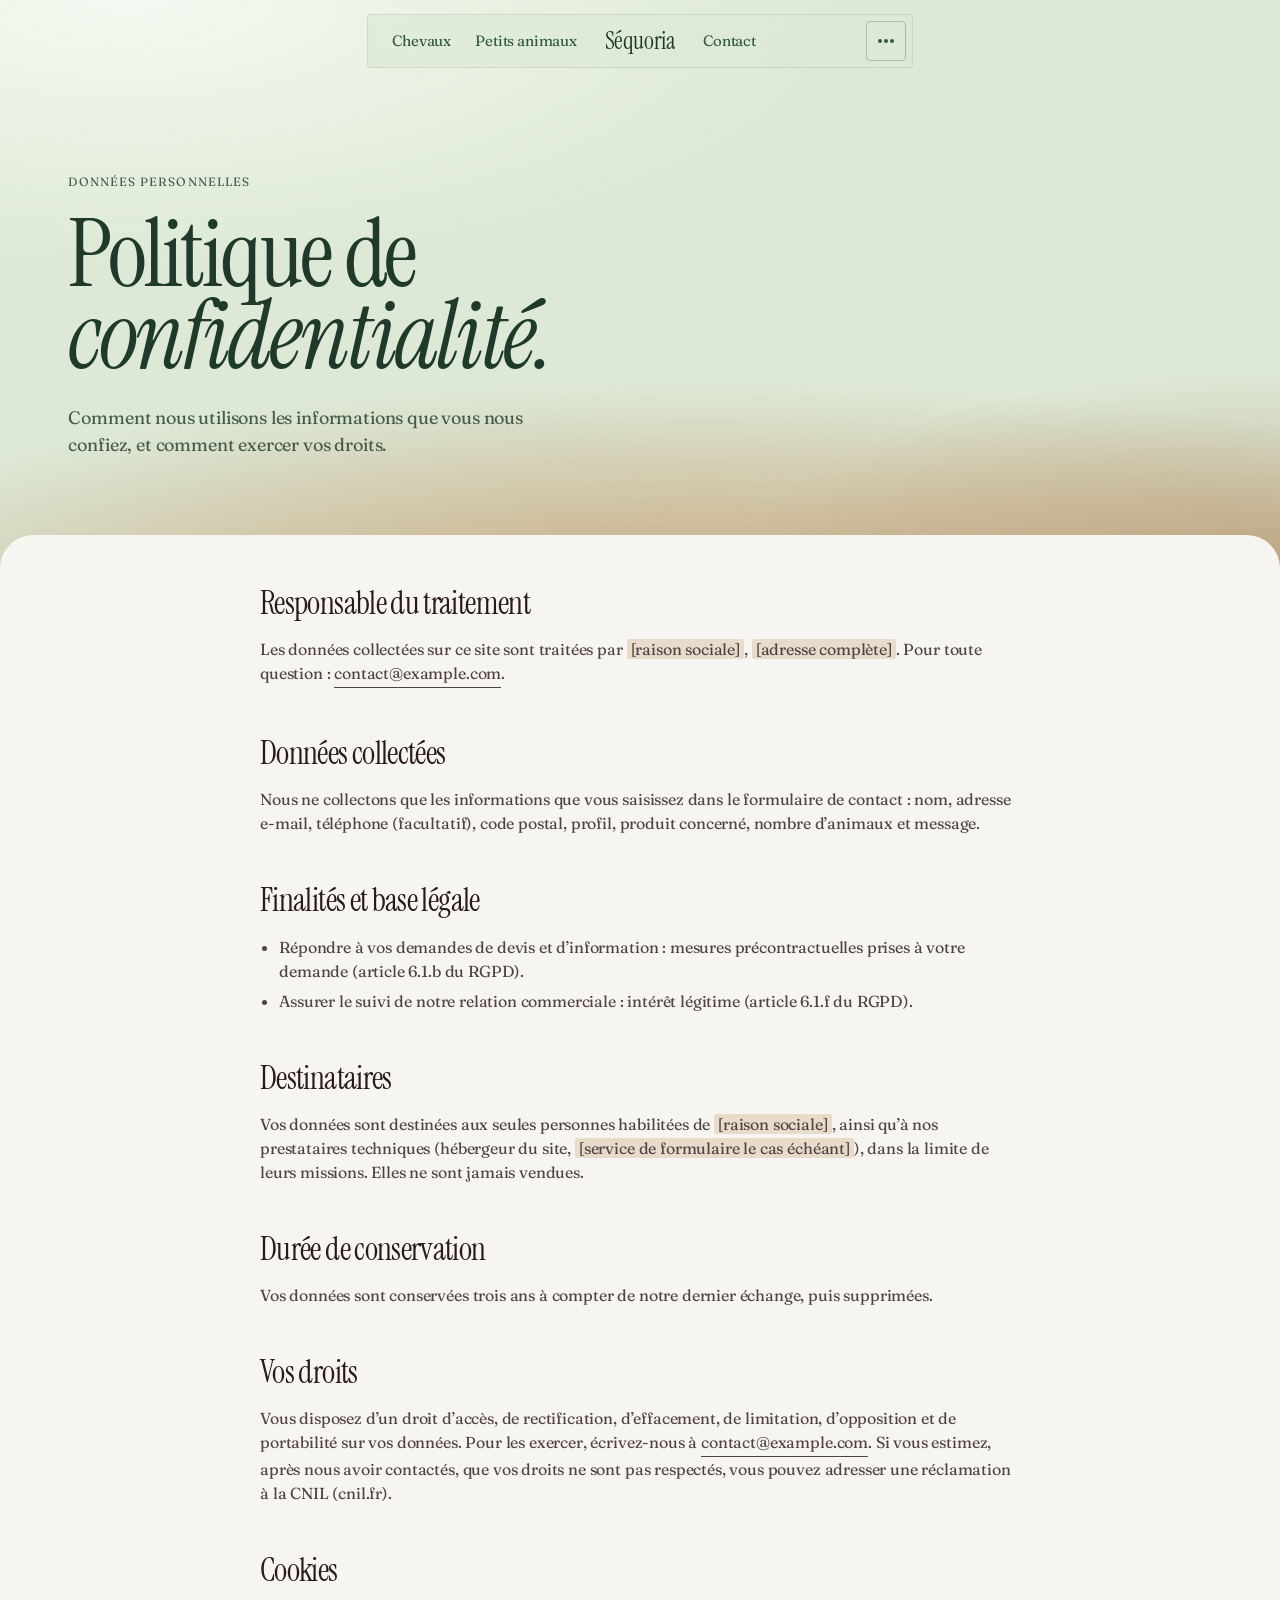
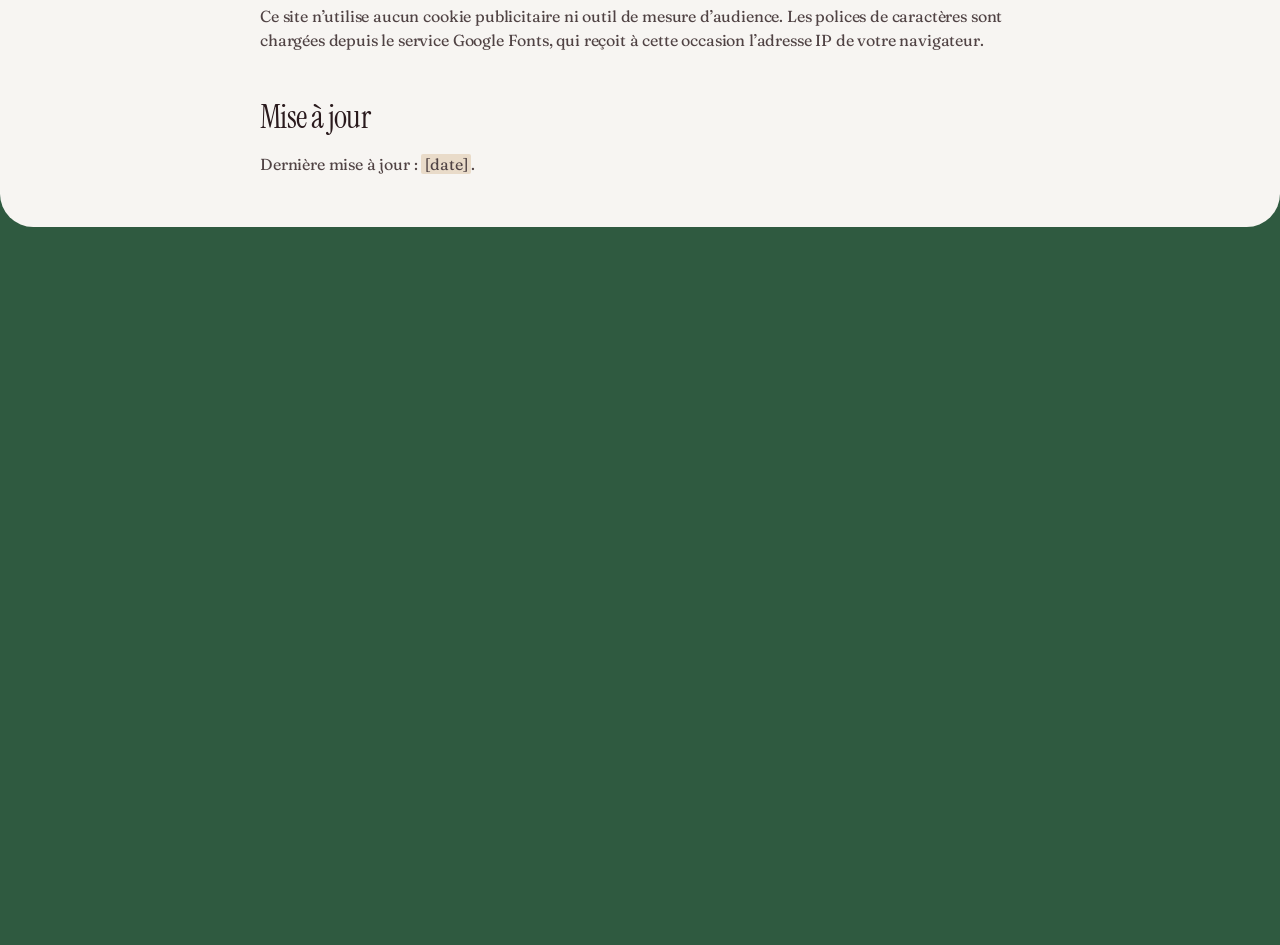
==== confidentialite/index.html @ 65fcdc46 "Site Séquoria : accueil animé, pages produits, contact et pages légales - Accueil animé (en-tête ave" ====
<!doctype html>
<html lang="fr">
<head>
  <meta charset="utf-8">
  <meta name="viewport" content="width=device-width, initial-scale=1, viewport-fit=cover">
  <title>Politique de confidentialité — Séquoria</title>
  <meta name="description" content="Politique de confidentialité du site Séquoria : données collectées, finalités, durée de conservation et exercice de vos droits.">
  <meta name="theme-color" content="#dde9d8">
  <link rel="canonical" href="https://www.example.com/confidentialite/">
  <meta property="og:type" content="website">
  <meta property="og:locale" content="fr_FR">
  <meta property="og:site_name" content="Séquoria">
  <meta property="og:title" content="Politique de confidentialité — Séquoria">
  <meta property="og:description" content="Politique de confidentialité du site Séquoria : données collectées, finalités, durée de conservation et exercice de vos droits.">
  <meta property="og:url" content="https://www.example.com/confidentialite/">
  <meta property="og:image" content="https://www.example.com/assets/img/og-image.jpg">
  <meta name="twitter:card" content="summary_large_image">
  <link rel="icon" href="../assets/img/icons/favicon.svg" type="image/svg+xml">
  <link rel="apple-touch-icon" href="../assets/img/icons/apple-touch-icon.png">
  <link rel="manifest" href="../site.webmanifest">
  <link rel="preconnect" href="https://fonts.googleapis.com">
  <link rel="preconnect" href="https://fonts.gstatic.com" crossorigin>
  <link rel="stylesheet" href="https://fonts.googleapis.com/css2?family=Fraunces:opsz,wght,SOFT,WONK@9..144,300..500,0..100,0..1&family=Instrument+Serif:ital@0;1&display=swap">
  <link rel="stylesheet" href="../assets/css/style.css?v=18">
  <script>
    document.documentElement.classList.add('js');
    // Filet de sécurité : si le script principal ne se charge pas, tout le contenu reste visible.
    setTimeout(function () { if (!window.siteReady) document.documentElement.classList.remove('js'); }, 3000);
  </script>
  <script src="../assets/js/main.js?v=18" defer></script>
</head>
<body>
  <svg class="sprite" aria-hidden="true" focusable="false">
    <symbol id="i-arrow" viewBox="0 0 16 16"><path d="M2.5 8h11M9 3.5 13.5 8 9 12.5" fill="none" stroke="currentColor" stroke-width="1.3" stroke-linecap="round" stroke-linejoin="round"/></symbol>
    <symbol id="i-wave" viewBox="0 0 40 20"><path d="M2 10C4.9 3 8.1 3 11 10s6.1 7 9 0 6.1-7 9 0 6.1 7 9 0" fill="none" stroke="currentColor" stroke-width="1.6" stroke-linecap="round"/></symbol>
  </svg>

  <a class="skip-link" href="#contenu">Aller au contenu</a>

  <!-- ============ Navigation flottante ============ -->
  <header class="nav" data-nav>
    <nav class="nav__pill" aria-label="Navigation principale">
      <div class="nav__side">
        <a class="nav__link" href="../litiere-chevaux/" data-roll>Chevaux</a>
        <a class="nav__link" href="../litiere-nac/" data-roll>Petits animaux</a>
      </div>
      <a class="nav__brand" href="../" aria-label="Séquoria, retour à l’accueil">
        <span data-roll>Séquoria</span>
      </a>
      <div class="nav__side nav__side--end">
        <a class="nav__link" href="../contact/" data-roll>Contact</a>
        <button class="nav__toggle" type="button" aria-expanded="false" aria-controls="menu" aria-label="Ouvrir le menu">
          <span class="nav__dots" aria-hidden="true"><i></i><i></i><i></i></span>
        </button>
      </div>
    </nav>
  </header>

  <div class="menu" id="menu" hidden>
    <div class="menu__inner container">
      <ol class="menu__list">
        <li style="--i:0"><a class="menu__link" href="../"><span class="menu__num">01</span><span class="menu__label">Accueil</span></a></li>
        <li style="--i:1"><a class="menu__link" href="../litiere-chevaux/"><span class="menu__num">02</span><span class="menu__label">Litière chevaux</span></a></li>
        <li style="--i:2"><a class="menu__link" href="../litiere-nac/"><span class="menu__num">03</span><span class="menu__label">Litière petits animaux</span></a></li>
        <li style="--i:3"><a class="menu__link" href="../#usage"><span class="menu__num">04</span><span class="menu__label">Mode d’emploi</span></a></li>
        <li style="--i:4"><a class="menu__link" href="../#faq"><span class="menu__num">05</span><span class="menu__label">Questions fréquentes</span></a></li>
        <li style="--i:5"><a class="menu__link" href="../contact/"><span class="menu__num">06</span><span class="menu__label">Demander un devis</span></a></li>
      </ol>
      <div class="menu__foot">
        <p>Du carton au box, <em>du box au champ.</em></p>
        <a class="link link--light" href="mailto:contact@example.com">contact@example.com</a>
      </div>
    </div>
  </div>

  <main id="contenu">
    <!-- ============ En-tête ============ -->
    <section class="page-hero" id="top">
      <div class="container page-hero__inner page-hero__inner--solo">
        <div class="page-hero__text">
          <p class="kicker" data-reveal>Données personnelles</p>
          <h1 class="display page-hero__title" data-split>Politique de <em>confidentialité.</em></h1>
          <p class="page-hero__lead" data-reveal>Comment nous utilisons les informations que vous nous confiez, et comment exercer vos droits.</p>
        </div>
      </div>
    </section>

    <div class="sheet sheet--page">
      <section class="section">
        <div class="container">
          <!-- Complétez chaque information surlignée, puis retirez la classe « todo ». -->
          <article class="legal">
            <h2>Responsable du traitement</h2>
            <p>Les données collectées sur ce site sont traitées par <span class="todo">[raison sociale]</span>, <span class="todo">[adresse complète]</span>. Pour toute question&nbsp;: <a class="link" href="mailto:contact@example.com">contact@example.com</a>.</p>

            <h2>Données collectées</h2>
            <p>Nous ne collectons que les informations que vous saisissez dans le formulaire de contact&nbsp;: nom, adresse e-mail, téléphone (facultatif), code postal, profil, produit concerné, nombre d’animaux et message.</p>

            <h2>Finalités et base légale</h2>
            <ul>
              <li>Répondre à vos demandes de devis et d’information&nbsp;: mesures précontractuelles prises à votre demande (article 6.1.b du RGPD).</li>
              <li>Assurer le suivi de notre relation commerciale&nbsp;: intérêt légitime (article 6.1.f du RGPD).</li>
            </ul>

            <h2>Destinataires</h2>
            <p>Vos données sont destinées aux seules personnes habilitées de <span class="todo">[raison sociale]</span>, ainsi qu’à nos prestataires techniques (hébergeur du site, <span class="todo">[service de formulaire le cas échéant]</span>), dans la limite de leurs missions. Elles ne sont jamais vendues.</p>

            <h2>Durée de conservation</h2>
            <p>Vos données sont conservées trois ans à compter de notre dernier échange, puis supprimées.</p>

            <h2>Vos droits</h2>
            <p>Vous disposez d’un droit d’accès, de rectification, d’effacement, de limitation, d’opposition et de portabilité sur vos données. Pour les exercer, écrivez-nous à <a class="link" href="mailto:contact@example.com">contact@example.com</a>. Si vous estimez, après nous avoir contactés, que vos droits ne sont pas respectés, vous pouvez adresser une réclamation à la CNIL (cnil.fr).</p>

            <h2>Cookies</h2>
            <p>Ce site n’utilise aucun cookie publicitaire ni outil de mesure d’audience. Les polices de caractères sont chargées depuis le service Google Fonts, qui reçoit à cette occasion l’adresse IP de votre navigateur.</p>

            <h2>Mise à jour</h2>
            <p>Dernière mise à jour&nbsp;: <span class="todo">[date]</span>.</p>
          </article>
        </div>
      </section>
    </div>
  </main>

  <!-- ============ Pied de page ============ -->
  <footer class="footer" data-footer>
    <canvas class="footer__canvas" data-ribbon="footer" aria-hidden="true"></canvas>
    <div class="footer__inner container">
      <div class="footer__grid">
        <p class="footer__tagline">Du carton au box,<br><em>du box au champ.</em></p>
        <nav class="footer__col" aria-label="Plan du site">
          <p class="footer__label">Litière</p>
          <ul>
            <li><a href="../litiere-chevaux/" data-roll>Litière chevaux</a></li>
            <li><a href="../litiere-nac/" data-roll>Petits animaux</a></li>
            <li><a href="../#usage" data-roll>Mode d’emploi</a></li>
            <li><a href="../#faq" data-roll>Questions</a></li>
          </ul>
        </nav>
        <div class="footer__col">
          <p class="footer__label">Contact</p>
          <ul>
            <li><a href="mailto:contact@example.com" data-roll>contact@example.com</a></li>
            <li><a href="../contact/" data-roll>Demander un devis</a></li>
          </ul>
        </div>
        <div class="footer__col">
          <p class="footer__label">Suivre</p>
          <!-- Remplacez « # » par l’adresse de vos comptes. -->
          <ul>
            <li><a href="#" data-roll>Instagram</a></li>
            <li><a href="#" data-roll>Facebook</a></li>
            <li><a href="#" data-roll>LinkedIn</a></li>
          </ul>
        </div>
      </div>
      <p class="footer__brand" aria-hidden="true">Séquoria</p>
      <div class="footer__bottom">
        <p>© <span data-year>2026</span> Séquoria — Litière en carton recyclé</p>
        <ul>
          <li><a href="../mentions-legales/" data-roll>Mentions légales</a></li>
          <li><a href="../confidentialite/" data-roll>Confidentialité</a></li>
          <li><a href="#top" data-roll>Haut de page ↑</a></li>
        </ul>
      </div>
    </div>
  </footer>
</body>
</html>
---- assets/css/style.css ----
/* ==========================================================================
   Séquoria — litière en carton pour chevaux
   Direction artistique : « serre botanique sur parchemin »
   Crème en toile de fond, des pièces vert forêt réchauffées de brun,
   le vert vif réservé à l'action.
   ========================================================================== */

/* ---------- 1. Tokens ---------- */
:root {
  --color-bone-linen: #f7f5f2;
  --color-oat-milk: #eae6df;
  --color-driftwood: #d7d2cc;
  --color-ash-mauve: #645757;
  --color-mahogany-hush: #504344;
  --color-obsidian-plum: #2a1a1d;
  --color-lime-pulse: #26d862;
  --color-peacock-teal: #0e634f;

  /* Palette Séquoria : un vert forêt éclairci, réchauffé par des bruns bois et kraft. */
  --color-forest: #2f5a40;
  --color-moss: #4f8059;
  --color-bark: #7a5536;
  --color-walnut: #3b2a1c;
  --color-kraft: #cfa97b;

  /* Dégradé « nature » des grandes surfaces sombres : vert tendre en haut, brun en bas. */
  --gradient-nature:
    radial-gradient(115% 85% at 100% 100%, rgb(128 90 55 / .95) 0%, rgb(128 90 55 / 0) 62%),
    radial-gradient(75% 60% at 0% 100%, rgb(92 64 40 / .7) 0%, rgb(92 64 40 / 0) 65%),
    radial-gradient(95% 80% at 15% 0%, rgb(84 136 96 / .7) 0%, rgb(84 136 96 / 0) 62%),
    var(--color-forest);

  /* Hero : le vert éclairci au maximum, réchauffé en brun carton vers le bas. */
  --gradient-hero:
    radial-gradient(130% 75% at 55% 112%, rgb(190 146 100 / .9) 0%, rgb(190 146 100 / 0) 60%),
    radial-gradient(60% 50% at 100% 100%, rgb(160 116 74 / .5) 0%, rgb(160 116 74 / 0) 70%),
    radial-gradient(90% 75% at 10% 0%, rgb(246 250 242 / .95) 0%, rgb(246 250 242 / 0) 62%),
    #dde9d6;
  --hero-ink: #1f3a2b;
  --hero-ink-soft: rgb(31 58 43 / .8);
  --hero-rule: rgb(31 58 43 / .18);

  --cream-88: rgba(247, 245, 242, .88);
  --cream-72: rgba(247, 245, 242, .72);
  --cream-56: rgba(247, 245, 242, .56);
  --cream-16: rgba(247, 245, 242, .16);

  --font-display: "Instrument Serif", "DM Serif Display", Georgia, "Times New Roman", serif;
  --font-text: "Fraunces", "DM Serif Text", Georgia, "Times New Roman", serif;

  --text-display-xl: clamp(3.5rem, 9.4vw, 8.75rem);
  --text-display: clamp(3.25rem, 7.4vw, 6.5rem);
  --text-heading-lg: clamp(2.125rem, 3.8vw, 3rem);
  --text-heading: clamp(1.625rem, 2.5vw, 2rem);
  --text-heading-sm: clamp(1.375rem, 2vw, 1.625rem);
  --text-body-lg: 1.125rem;
  --text-body: 1rem;
  --text-small: .9375rem;
  --text-label: .8125rem;
  --text-caption: .75rem;

  --gutter: clamp(16px, 5.35vw, 77px);
  --page-max-width: 1200px;
  --section-pad: clamp(32px, 4vw, 56px);
  --radius-sm: 4px;
  --radius: 8px;
  --sheet-radius: clamp(18px, 2.6vw, 36px);

  --ease-out: cubic-bezier(.16, 1, .3, 1);
  --ease-in-out: cubic-bezier(.65, 0, .35, 1);
  --ease-back: cubic-bezier(.34, 1.5, .64, 1);
}

/* ---------- 2. Base ---------- */
*,
*::before,
*::after { box-sizing: border-box; }

html {
  -webkit-text-size-adjust: 100%;
  text-size-adjust: 100%;
  scroll-behavior: smooth;
  scroll-padding-top: 88px;
}

html.menu-open { overflow: hidden; }

html { background: linear-gradient(#dde9d8 50%, var(--color-forest) 50%); }

body {
  margin: 0;
  min-height: 100vh;
  color: var(--color-obsidian-plum);
  font-family: var(--font-text);
  font-size: var(--text-body);
  font-weight: 400;
  line-height: 1.5;
  letter-spacing: -.01em;
  font-variation-settings: "SOFT" 30, "WONK" 0;
  -webkit-font-smoothing: antialiased;
  -moz-osx-font-smoothing: grayscale;
  text-rendering: optimizeLegibility;
}

img,
canvas { display: block; max-width: 100%; }

a { color: inherit; }

button {
  font: inherit;
  color: inherit;
  background: none;
  border: 0;
  padding: 0;
  cursor: pointer;
}

h1, h2, h3, p, ul, ol, figure { margin: 0; }
ul, ol { padding: 0; list-style: none; }
em { font-style: italic; }

::selection { background: var(--color-lime-pulse); color: var(--color-obsidian-plum); }

:focus-visible {
  outline: 2px solid var(--color-obsidian-plum);
  outline-offset: 3px;
  border-radius: 2px;
}

.menu :focus-visible,
.usage__panel :focus-visible,
.footer :focus-visible { outline-color: var(--color-bone-linen); }

.sr-only {
  position: absolute;
  width: 1px;
  height: 1px;
  padding: 0;
  margin: -1px;
  overflow: hidden;
  clip: rect(0 0 0 0);
  white-space: nowrap;
  border: 0;
}

.sprite { position: absolute; width: 0; height: 0; overflow: hidden; }

.skip-link {
  position: fixed;
  left: 16px;
  top: 16px;
  z-index: 200;
  padding: 10px 16px;
  border-radius: var(--radius);
  background: var(--color-lime-pulse);
  color: var(--color-obsidian-plum);
  text-decoration: none;
  transform: translateY(-160%);
  transition: transform .3s var(--ease-out);
}

.skip-link:focus { transform: none; }

.container {
  width: min(var(--page-max-width), 100% - 2 * var(--gutter));
  margin-inline: auto;
}

.container--narrow { width: min(800px, 100% - 2 * var(--gutter)); }
.center { text-align: center; }

/* ---------- 3. Typographie ---------- */
.display,
.heading-lg,
.heading-sm {
  font-family: var(--font-display);
  font-weight: 400;
}

.display {
  font-size: var(--text-display);
  line-height: .86;
  letter-spacing: -.03em;
}

.heading-lg {
  font-size: var(--text-heading-lg);
  line-height: .98;
  letter-spacing: -.025em;
  text-wrap: balance;
}

.heading-sm {
  font-size: var(--text-heading-sm);
  line-height: 1.08;
  letter-spacing: -.02em;
}

.kicker {
  display: inline-flex;
  align-items: center;
  gap: 12px;
  margin-bottom: 24px;
  font-size: var(--text-caption);
  line-height: 1.18;
  letter-spacing: .09em;
  text-transform: uppercase;
  color: var(--color-ash-mauve);
}

.kicker span {
  display: inline-flex;
  align-items: center;
  gap: 12px;
  font-variant-numeric: tabular-nums;
}

.kicker span::after {
  content: "";
  width: 28px;
  height: 1px;
  background: currentColor;
  opacity: .5;
}

.kicker--light { color: var(--cream-72); }

/* Mots-clés surlignés : un trait vert vif qui se trace à l'apparition. */
mark {
  color: inherit;
  background-color: transparent;
  background-image: linear-gradient(var(--color-lime-pulse), var(--color-lime-pulse));
  background-repeat: no-repeat;
  background-position: 0 88%;
  background-size: 100% .3em;
  -webkit-box-decoration-break: clone;
  box-decoration-break: clone;
  padding-inline: .04em;
}

.js mark {
  background-size: 0% .3em;
  transition: background-size 1.1s var(--ease-out);
}

.js [data-split] mark { transition-delay: .65s; }

.js .is-in mark,
.js mark.is-lit { background-size: 100% .3em; }

/* ---------- 4. Liens, boutons, étiquettes ---------- */
.link {
  display: inline-flex;
  align-items: center;
  gap: 8px;
  padding-bottom: 3px;
  text-decoration: none;
  background-image:
    linear-gradient(var(--color-lime-pulse), var(--color-lime-pulse)),
    linear-gradient(currentColor, currentColor);
  background-repeat: no-repeat;
  background-position: 0 100%, 0 100%;
  background-size: 0% 2px, 100% 1px;
  transition: background-size .7s var(--ease-out);
}

.link:hover,
.link:focus-visible { background-size: 100% 2px, 100% 1px; }

.link .icon {
  width: 14px;
  height: 14px;
  transition: transform .5s var(--ease-out);
}

.link:hover .icon { transform: translateX(4px); }

/* Texte qui « roule » au survol (dupliqué par le JS). */
.roll {
  position: relative;
  display: inline-block;
  overflow: hidden;
  vertical-align: top;
  margin-block: -.14em;
}

.roll__a,
.roll__b {
  display: block;
  padding-block: .14em;
  transition: transform .65s var(--ease-out);
}

.roll__b {
  position: absolute;
  left: 0;
  top: 0;
  transform: translateY(100%);
}

:is(a, button):hover .roll__a,
:is(a, button):focus-visible .roll__a { transform: translateY(-100%); }

:is(a, button):hover .roll__b,
:is(a, button):focus-visible .roll__b { transform: translateY(0); }

.btn {
  --btn-bg: transparent;
  --btn-fg: var(--color-obsidian-plum);
  --btn-border: transparent;
  --btn-fill: var(--color-obsidian-plum);
  --btn-fg-hover: var(--color-bone-linen);
  position: relative;
  isolation: isolate;
  overflow: hidden;
  display: inline-flex;
  align-items: center;
  justify-content: center;
  gap: 12px;
  height: 48px;
  padding: 0 22px;
  border: 1px solid var(--btn-border);
  border-radius: var(--radius);
  background: var(--btn-bg);
  color: var(--btn-fg);
  font-family: var(--font-text);
  font-size: var(--text-small);
  line-height: 1;
  letter-spacing: -.01em;
  text-decoration: none;
  white-space: nowrap;
  transition:
    color .5s var(--ease-out),
    border-color .5s var(--ease-out),
    translate .7s var(--ease-out);
}

/* Remplissage circulaire qui part du point d'entrée du curseur. */
.btn::before {
  content: "";
  position: absolute;
  z-index: -1;
  left: var(--x, 50%);
  top: var(--y, 50%);
  width: 260%;
  aspect-ratio: 1;
  border-radius: 50%;
  background: var(--btn-fill);
  transform: translate(-50%, -50%) scale(0);
  transition: transform .75s var(--ease-out);
}

.btn:hover,
.btn:focus-visible { color: var(--btn-fg-hover); }

.btn:hover::before,
.btn:focus-visible::before { transform: translate(-50%, -50%) scale(1); }

.btn--primary {
  --btn-bg: var(--color-kraft);
  --btn-fg: var(--color-walnut);
  --btn-fill: var(--color-bark);
  --btn-fg-hover: var(--color-bone-linen);
}

.btn--ghost { --btn-border: currentColor; }

.btn--light {
  --btn-fg: var(--color-bone-linen);
  --btn-fill: var(--color-bone-linen);
  --btn-fg-hover: var(--color-forest);
}

.btn--lg {
  height: 60px;
  padding: 0 30px;
  font-size: var(--text-body);
}

.btn__icon {
  position: relative;
  flex: none;
  width: 16px;
  height: 16px;
  overflow: hidden;
}

.btn__icon svg {
  position: absolute;
  inset: 0;
  width: 16px;
  height: 16px;
  transition: transform .6s var(--ease-out);
}

.btn__icon svg:last-child { transform: translateX(-130%); }
.btn:hover .btn__icon svg:first-child { transform: translateX(130%); }
.btn:hover .btn__icon svg:last-child { transform: translateX(0); }

.tag {
  display: inline-flex;
  align-items: center;
  padding: 6px 10px;
  border-radius: var(--radius-sm);
  background: var(--color-forest);
  color: var(--color-bone-linen);
  font-size: var(--text-label);
  line-height: 1;
}

/* ---------- 5. Navigation flottante & menu ---------- */
.nav {
  position: fixed;
  top: 14px;
  left: 0;
  right: 0;
  z-index: 100;
  display: flex;
  justify-content: center;
  padding-inline: 16px;
  pointer-events: none;
  transition: transform .7s var(--ease-out);
}

.nav.is-hidden { transform: translateY(calc(-100% - 20px)); }
.nav:has(:focus-visible) { transform: none; }

.nav__pill {
  pointer-events: auto;
  display: grid;
  grid-template-columns: 1fr auto 1fr;
  align-items: center;
  gap: 28px;
  padding: 6px;
  border: 1px solid rgb(31 58 43 / .1);
  border-radius: var(--radius-sm);
  background: rgb(221 233 214 / .7);
  -webkit-backdrop-filter: blur(16px) saturate(1.2);
  backdrop-filter: blur(16px) saturate(1.2);
  color: var(--color-forest);
}

@supports not ((backdrop-filter: blur(1px)) or (-webkit-backdrop-filter: blur(1px))) {
  .nav__pill { background: #dde9d6; }
}

.nav__side {
  display: flex;
  align-items: center;
  justify-content: flex-end;
  gap: 24px;
  padding-left: 18px;
}

.nav__side--end {
  justify-content: flex-start;
  padding-left: 0;
}

.nav__side--end .nav__toggle { margin-left: auto; }

.nav__link {
  position: relative;
  font-size: var(--text-small);
  text-decoration: none;
  white-space: nowrap;
}

.nav__link::after {
  content: "";
  position: absolute;
  left: 50%;
  bottom: -9px;
  width: 4px;
  height: 4px;
  margin-left: -2px;
  border-radius: 50%;
  background: var(--color-lime-pulse);
  transform: scale(0);
  transition: transform .5s var(--ease-back);
}

.nav__link[aria-current]::after { transform: scale(1); }

.nav__brand {
  display: inline-flex;
  align-items: center;
  gap: 9px;
  color: var(--hero-ink);
  font-family: var(--font-display);
  font-size: 1.5rem;
  line-height: 1;
  letter-spacing: -.02em;
  text-decoration: none;
}

.nav__toggle {
  display: grid;
  place-items: center;
  width: 40px;
  height: 40px;
  border: 1px solid rgb(31 58 43 / .25);
  border-radius: var(--radius-sm);
  color: var(--color-forest);
  transition:
    background-color .4s var(--ease-out),
    border-color .4s var(--ease-out),
    color .4s var(--ease-out);
}

.nav__toggle:hover,
.nav__toggle[aria-expanded="true"] {
  border-color: var(--color-forest);
  background: var(--color-forest);
  color: var(--color-bone-linen);
}

.nav__dots {
  position: relative;
  width: 18px;
  height: 18px;
}

.nav__dots i {
  position: absolute;
  top: 50%;
  left: 50%;
  width: 4px;
  height: 4px;
  margin: -2px 0 0 -2px;
  border-radius: 4px;
  background: currentColor;
  transition:
    transform .55s var(--ease-out),
    width .45s var(--ease-out),
    height .45s var(--ease-out),
    margin .45s var(--ease-out);
}

.nav__dots i:nth-child(1) { transform: translateX(-6px); }
.nav__dots i:nth-child(3) { transform: translateX(6px); }
.nav__toggle:hover .nav__dots i:nth-child(1) { transform: translateX(-7.5px); }
.nav__toggle:hover .nav__dots i:nth-child(3) { transform: translateX(7.5px); }

.nav__toggle[aria-expanded="true"] .nav__dots i {
  width: 18px;
  height: 1.5px;
  margin: -.75px 0 0 -9px;
}

.nav__toggle[aria-expanded="true"] .nav__dots i:nth-child(1) { transform: rotate(45deg); }
.nav__toggle[aria-expanded="true"] .nav__dots i:nth-child(2) { transform: scaleX(0); }
.nav__toggle[aria-expanded="true"] .nav__dots i:nth-child(3) { transform: rotate(-45deg); }

.menu {
  position: fixed;
  inset: 0;
  z-index: 90;
  overflow-y: auto;
  color: var(--color-bone-linen);
  clip-path: inset(0 0 100% 0);
  transition: clip-path .9s var(--ease-in-out);
  background: var(--gradient-nature);
}

.menu.is-open { clip-path: inset(0 0 0 0); }

.menu__inner {
  min-height: 100%;
  display: flex;
  flex-direction: column;
  justify-content: center;
  gap: 48px;
  padding-block: 112px 40px;
}

.menu__list li { overflow: hidden; }

.menu__link {
  display: flex;
  align-items: baseline;
  gap: 20px;
  padding-block: 2px;
  font-family: var(--font-display);
  font-size: clamp(2.75rem, 6.4vw, 4.75rem);
  line-height: 1.02;
  letter-spacing: -.03em;
  text-decoration: none;
  transform: translateY(110%);
  transition: transform .9s var(--ease-out), opacity .4s;
  transition-delay: calc(.2s + var(--i, 0) * 55ms), 0s;
}

.menu.is-open .menu__link { transform: none; }

.menu__num {
  font-family: var(--font-text);
  font-size: var(--text-caption);
  letter-spacing: .04em;
  color: var(--cream-56);
}

.menu__label {
  display: inline-block;
  transition: transform .6s var(--ease-out);
}

.menu__link:hover .menu__label {
  transform: translateX(16px);
  font-style: italic;
}

.menu__list:hover .menu__link:not(:hover) { opacity: .4; }

.menu__foot {
  display: flex;
  flex-wrap: wrap;
  justify-content: space-between;
  gap: 16px;
  padding-top: 24px;
  border-top: 1px solid var(--cream-16);
  color: var(--cream-72);
  opacity: 0;
  transition: opacity .6s;
}

.menu.is-open .menu__foot { opacity: 1; transition-delay: .6s; }

/* ---------- 6. Hero ---------- */
main {
  position: relative;
  z-index: 1;
}

/* Le hero reste épinglé pendant que la feuille de contenu glisse par-dessus.
   S'il dépasse la hauteur de l'écran, le JS décale son point d'accroche
   (--hero-top) pour que tout son contenu reste lisible.
   Fond très clair : un vert tendre qui se réchauffe en brun carton vers le bas. */
.hero {
  position: sticky;
  top: var(--hero-top, 0px);
  z-index: 0;
  min-height: 100vh;
  min-height: 100svh;
  overflow: hidden;
  background: var(--gradient-hero);
  color: var(--hero-ink);
}

.hero.is-covered { visibility: hidden; }

/* Ruban : de fines fibres qui teintent le fond, estompées avant la photo. */
.hero__canvas {
  position: absolute;
  inset: 0;
  width: 100%;
  height: 100%;
  mix-blend-mode: multiply;
  -webkit-mask-image: linear-gradient(90deg, #000 28%, transparent 70%);
  mask-image: linear-gradient(90deg, #000 28%, transparent 70%);
  opacity: calc(1 - var(--hp, 0) * .5);
  transform: translate3d(0, calc(var(--hp, 0) * -16vh), 0);
}

/* La photo, centrée à droite : couleurs d'origine, taille proche de sa
   résolution (moins d'agrandissement sur écran Retina), bords qui ne
   s'estompent que sur quelques pixels. Sa hauteur est plafonnée sur les écrans
   hauts et étroits pour que le cheval reste entier. */
.hero__visual {
  position: absolute;
  top: 50%;
  right: 0;
  width: 49%;
  height: min(66%, 44vw);
  pointer-events: none;
  -webkit-mask-image:
    linear-gradient(180deg, transparent 0%, #000 8%, #000 92%, transparent 100%),
    linear-gradient(90deg, transparent 0%, #000 7%);
  -webkit-mask-composite: source-in;
  mask-image:
    linear-gradient(180deg, transparent 0%, #000 8%, #000 92%, transparent 100%),
    linear-gradient(90deg, transparent 0%, #000 7%);
  mask-composite: intersect;
  transform: translate3d(0, calc(-50% + var(--hp, 0) * -7vh), 0) scale(calc(1 + var(--hp, 0) * .05));
}

.hero__visual img {
  width: 100%;
  height: 100%;
  object-fit: cover;
  object-position: 59% 60%;
}

.hero__veil {
  position: absolute;
  inset: 0;
  background: var(--color-walnut);
  opacity: calc(var(--hp, 0) * .32);
  pointer-events: none;
}

.hero__inner {
  position: relative;
  min-height: 100vh;
  min-height: 100svh;
  display: grid;
  grid-template-rows: auto 1fr auto;
  row-gap: 28px;
  padding-block: 104px 28px;
  transform: translate3d(0, calc(var(--hp, 0) * -8vh), 0) scale(calc(1 - var(--hp, 0) * .06));
  transform-origin: 50% 100%;
}

.hero__top {
  display: flex;
  justify-content: space-between;
  align-items: flex-start;
  gap: 24px;
  color: var(--hero-ink-soft);
}

.hero__kicker {
  max-width: 17em;
  font-size: var(--text-caption);
  line-height: 1.5;
  letter-spacing: .09em;
  text-transform: uppercase;
}

/* Titre et texte remontés au centre de l'écran, dans la moitié gauche. */
.hero__main {
  align-self: center;
  max-width: 680px;
}

.hero__title {
  font-family: var(--font-display);
  font-size: var(--text-display-xl);
  font-weight: 400;
  line-height: .86;
  letter-spacing: -.03em;
}

.hero__line {
  display: block;
  overflow: hidden;
  padding: .06em .1em .14em;
  margin: -.06em -.1em -.14em;
}

.hero__line:nth-child(1) { translate: calc(var(--hp, 0) * -6vw) 0; }
.hero__line:nth-child(2) { translate: calc(var(--hp, 0) * -3vw) 0; }

.hero__line--accent { translate: calc(var(--hp, 0) * 6vw) 0; }

.hero__line-i { display: inline-block; }

/* Sur tablette, le texte s'arrête avant la photo centrée à droite. */
.hero__aside {
  max-width: min(440px, 46vw - var(--gutter));
  margin-top: clamp(28px, 3.2vw, 44px);
}

.hero__lead {
  font-size: var(--text-body-lg);
  line-height: 1.5;
  color: var(--hero-ink-soft);
  text-wrap: pretty;
}

.hero__actions {
  display: flex;
  flex-wrap: wrap;
  gap: 12px;
  margin-top: 28px;
}

.hero__foot {
  display: flex;
  align-items: center;
  font-size: var(--text-label);
}

.hero__scroll {
  display: inline-flex;
  align-items: center;
  gap: 12px;
  color: var(--hero-ink);
  text-decoration: none;
}

.hero__scroll-line {
  position: relative;
  width: 44px;
  height: 1px;
  overflow: hidden;
  background: var(--hero-rule);
}

.hero__scroll-line::after {
  content: "";
  position: absolute;
  inset: 0;
  background: var(--hero-ink);
  animation: scroll-cue 2.4s var(--ease-in-out) infinite;
}

@keyframes scroll-cue {
  0% { transform: translateX(-100%); }
  55% { transform: translateX(0); }
  100% { transform: translateX(101%); }
}

/* Entrée du hero, déclenchée par le JS une fois les polices prêtes. */
.js .hero__line-i {
  transform: translate3d(0, 112%, 0) rotate(4deg);
  transform-origin: 0 100%;
  transition: transform 1.5s var(--ease-out);
}

.js .hero__line:nth-child(2) .hero__line-i { transition-delay: .1s; }
.js .hero__line--accent .hero__line-i { transition-delay: .2s; }
.is-loaded .hero__line-i { transform: none; }

.js .hero__visual img {
  opacity: 0;
  scale: 1.08;
  transition: opacity 1.8s var(--ease-out) .25s, scale 2.8s var(--ease-out) .25s;
}

.is-loaded .hero__visual img {
  opacity: 1;
  scale: 1;
}

.js [data-hero-fade] {
  opacity: 0;
  transform: translate3d(0, 18px, 0);
  transition: opacity 1.2s var(--ease-out), transform 1.4s var(--ease-out);
  transition-delay: .55s;
}

.js .hero__lead { transition-delay: .8s; }
.js .hero__actions { transition-delay: .92s; }
.js .hero__foot { transition-delay: 1.05s; }

.is-loaded [data-hero-fade] {
  opacity: 1;
  transform: none;
}

/* Mobile : la photo passe au-dessus du texte et se fond vers le bas. */
@media (max-width: 760px) {
  :root { --text-display-xl: clamp(3.5rem, 18.5vw, 5.5rem); }

  .hero {
    display: flex;
    flex-direction: column;
  }

  /* Sur mobile, la photo suffit : le ruban est masqué (et n'est plus dessiné). */
  .hero__canvas { display: none; }

  .hero__visual {
    position: relative;
    top: auto;
    right: auto;
    bottom: auto;
    transform: translate3d(0, calc(var(--hp, 0) * -7vh), 0) scale(calc(1 + var(--hp, 0) * .05));
    flex: none;
    width: 100%;
    height: auto;
    margin-top: 56px;
    aspect-ratio: 3 / 2;
    -webkit-mask-image: linear-gradient(180deg, transparent 0%, #000 9%, #000 88%, transparent 100%);
    -webkit-mask-composite: source-over;
    mask-image: linear-gradient(180deg, transparent 0%, #000 9%, #000 88%, transparent 100%);
    mask-composite: add;
  }

  .hero__visual img { object-position: 50% 55%; }

  .hero__inner {
    flex: 1;
    min-height: 0;
    padding-top: 4px;
  }

  .hero__aside { max-width: 440px; }

}

/* ---------- 7. Feuille de contenu ---------- */
.sheet {
  position: relative;
  z-index: 1;
  border-radius: var(--sheet-radius);
  background: var(--color-bone-linen);
}

.section { padding-block: var(--section-pad); }

.section-head {
  max-width: 820px;
  margin: 0 auto clamp(32px, 4vw, 52px);
}

/* ---------- 8. Manifeste ---------- */
.manifesto { padding-top: clamp(56px, 6vw, 88px); }

.statement { margin-inline: auto; }
.js .fw { opacity: .14; }

.manifesto__text {
  max-width: 540px;
  margin: 32px auto 24px;
  color: var(--color-ash-mauve);
  text-wrap: pretty;
}

/* ---------- 8b. Vitrine produit ---------- */
.showcase { padding-bottom: var(--section-pad); }

/* --sp : progression (0 → 1) calculée au défilement ; la photo s'ouvre en grand. */
.showcase__frame {
  position: relative;
  overflow: hidden;
  aspect-ratio: 1407 / 768;
  border-radius: var(--radius);
  background: var(--color-oat-milk);
  clip-path: inset(calc((1 - var(--sp, 1)) * 7%) calc((1 - var(--sp, 1)) * 13%) round var(--radius));
}

.showcase__img {
  width: 100%;
  height: 100%;
  object-fit: cover;
  transform: scale(calc(1.16 - var(--sp, 1) * .16));
  transform-origin: 50% 60%;
}

.showcase__cap {
  display: flex;
  flex-wrap: wrap;
  justify-content: space-between;
  gap: 8px 24px;
  padding-top: 16px;
  font-size: var(--text-label);
  color: var(--color-ash-mauve);
}

/* Photos : cadre arrondi, apparition par le bas, légère parallaxe interne. */
.photo {
  position: relative;
  overflow: hidden;
  border-radius: var(--radius);
}

.photo__media {
  position: absolute;
  inset: -8% 0;
}

.photo picture {
  display: block;
  width: 100%;
  height: 100%;
}

.photo img {
  width: 100%;
  height: 100%;
  object-fit: cover;
  transition: transform 1.2s var(--ease-out);
}

.photo:hover img { transform: scale(1.05); }

/* On masque le média et non le cadre observé : un élément entièrement masqué
   par clip-path est considéré comme invisible par l'IntersectionObserver. */
.js .photo__media {
  clip-path: inset(100% 0 0 0);
  scale: 1.2;
  transition: clip-path 1.4s var(--ease-out), scale 1.9s var(--ease-out);
}

.js .photo.is-in .photo__media {
  clip-path: inset(0);
  scale: 1;
}

/* ---------- 9. Chiffres ---------- */
.stats { padding-bottom: var(--section-pad); }
.stats .kicker { margin-bottom: 20px; }

.stats__grid {
  display: grid;
  grid-template-columns: repeat(4, minmax(0, 1fr));
  gap: 16px;
}

.stat {
  position: relative;
  overflow: hidden;
  height: 100%;
  min-height: 228px;
  display: flex;
  flex-direction: column;
  justify-content: space-between;
  gap: 32px;
  padding: 24px;
  border-radius: var(--radius);
  background: var(--color-oat-milk);
  transition: background-color .6s var(--ease-out);
}

.stat::after {
  content: "";
  position: absolute;
  left: 24px;
  right: 24px;
  bottom: 0;
  height: 2px;
  background: var(--color-peacock-teal);
  transform: scaleX(0);
  transform-origin: left;
  transition: transform .8s var(--ease-out);
}

.stat:hover { background: #e2ddd5; }
.stat:hover::after { transform: scaleX(1); }

.stat__num {
  display: flex;
  align-items: baseline;
  font-family: var(--font-display);
  font-size: clamp(3.25rem, 5.4vw, 4.75rem);
  line-height: .9;
  letter-spacing: -.03em;
  color: var(--color-peacock-teal);
  font-variant-numeric: tabular-nums;
}

.stat__unit {
  font-size: .5em;
  font-style: italic;
  letter-spacing: -.01em;
  white-space: nowrap;
}

.stat__label {
  max-width: 22em;
  font-size: var(--text-small);
  line-height: 1.5;
  color: var(--color-ash-mauve);
}

.stats__note {
  margin-top: 20px;
  font-size: var(--text-caption);
  color: var(--color-ash-mauve);
}

/* ---------- 10. Bandeau typographique ---------- */
.band {
  overflow: hidden;
  padding-block: clamp(14px, 2.2vw, 28px);
  border-block: 1px solid var(--color-driftwood);
}

.band__row {
  display: flex;
  white-space: nowrap;
}

.band__track {
  display: flex;
  flex: none;
  align-items: center;
  will-change: transform;
}

.band__item {
  padding-inline: .2em;
  font-family: var(--font-display);
  font-size: var(--text-display);
  line-height: 1.04;
  letter-spacing: -.03em;
}

.band__row--alt .band__item { color: var(--color-ash-mauve); }

.band__sep {
  flex: none;
  width: clamp(28px, 3.4vw, 48px);
  height: clamp(14px, 1.7vw, 24px);
  color: var(--color-mahogany-hush);
}

/* ---------- 11. La matière (spécimens) ---------- */
.specimens {
  display: grid;
  grid-template-columns: repeat(4, minmax(0, 1fr));
  align-items: start;
  gap: 16px;
}

.specimen:nth-child(even) { margin-top: clamp(28px, 5vw, 80px); }

.specimen__frame {
  position: relative;
  overflow: hidden;
  aspect-ratio: 3 / 4;
  border-radius: var(--radius);
  background: var(--color-oat-milk);
}

.specimen__media {
  position: absolute;
  inset: 0;
}

.specimen__img {
  width: 100%;
  height: 100%;
  object-fit: cover;
  transform: translate3d(var(--tx, 0px), var(--ty, 0px), 0) scale(1.04);
  transition: transform 1.2s var(--ease-out);
}

.specimen:hover .specimen__img { transform: translate3d(var(--tx, 0px), var(--ty, 0px), 0) scale(1.1); }

.specimen__cap {
  display: grid;
  grid-template-columns: auto 1fr;
  column-gap: 12px;
  row-gap: 4px;
  padding-top: 16px;
}

.specimen__num {
  grid-row: span 2;
  padding-top: .5em;
  font-size: var(--text-caption);
  color: var(--color-ash-mauve);
  font-variant-numeric: tabular-nums;
}

.specimen__title {
  font-family: var(--font-display);
  font-size: var(--text-heading-sm);
  line-height: 1.08;
  letter-spacing: -.02em;
}

.specimen:hover .specimen__title { font-style: italic; }

.specimen__text {
  font-size: var(--text-label);
  line-height: 1.5;
  color: var(--color-ash-mauve);
}

.js .specimen__frame {
  clip-path: inset(100% 0 0 0 round var(--radius));
  transition: clip-path 1.4s var(--ease-out) calc(var(--i, 0) * 110ms);
}

.js .specimen.is-in .specimen__frame { clip-path: inset(0 0 0 0 round var(--radius)); }

.js .specimen__media {
  transform: scale(1.28);
  transition: transform 1.9s var(--ease-out) calc(var(--i, 0) * 110ms);
}

.js .specimen.is-in .specimen__media { transform: none; }

.js .specimen__cap {
  opacity: 0;
  transform: translate3d(0, 14px, 0);
  transition:
    opacity 1s var(--ease-out) calc(var(--i, 0) * 110ms + .35s),
    transform 1.1s var(--ease-out) calc(var(--i, 0) * 110ms + .35s);
}

.js .specimen.is-in .specimen__cap {
  opacity: 1;
  transform: none;
}

/* ---------- 12. Avantages ---------- */
.benefits {
  display: grid;
  grid-template-columns: repeat(4, minmax(0, 1fr));
  gap: 16px;
}

.benefits > li { display: flex; }

.benefit {
  position: relative;
  isolation: isolate;
  overflow: hidden;
  width: 100%;
  min-height: 320px;
  display: flex;
  flex-direction: column;
  gap: 12px;
  padding: 24px;
  border-radius: var(--radius);
  background: var(--color-oat-milk);
  transition: color .6s var(--ease-out);
}

.benefit::before {
  content: "";
  position: absolute;
  inset: 0;
  z-index: -1;
  background: var(--gradient-nature);
  transform: translateY(101%);
  transition: transform .8s var(--ease-out);
}

.benefit:hover { color: var(--color-bone-linen); }
.benefit:hover::before { transform: none; }

.benefit__icon {
  width: 44px;
  height: 44px;
  fill: none;
  stroke: currentColor;
  stroke-width: 1.1;
  stroke-linecap: round;
  stroke-linejoin: round;
}

.benefit__title {
  margin-top: 88px;
  font-family: var(--font-display);
  font-size: var(--text-heading);
  font-weight: 400;
  line-height: 1.02;
  letter-spacing: -.02em;
}

.benefit__text {
  font-size: var(--text-small);
  line-height: 1.5;
  color: var(--color-ash-mauve);
  transition: color .6s var(--ease-out);
}

.benefit:hover .benefit__text { color: var(--cream-72); }

.js .benefit__icon path {
  stroke-dasharray: 1;
  stroke-dashoffset: 1;
  transition: stroke-dashoffset 1.8s var(--ease-out) calc(var(--i, 0) * 90ms + .3s);
}

.js .is-in .benefit__icon path { stroke-dashoffset: 0; }
.benefit:hover .benefit__icon path { animation: redraw 1.3s var(--ease-out); }

@keyframes redraw {
  from { stroke-dashoffset: 1; }
  to { stroke-dashoffset: 0; }
}

/* Comparatif */
.compare {
  margin-top: clamp(36px, 4.5vw, 60px);
  padding: clamp(20px, 3vw, 40px);
  border: 1px solid var(--color-driftwood);
  border-radius: var(--radius);
}

.compare__head {
  display: flex;
  flex-wrap: wrap;
  justify-content: space-between;
  align-items: baseline;
  gap: 8px 24px;
  margin-bottom: 24px;
}

.compare__note {
  font-size: var(--text-label);
  color: var(--color-ash-mauve);
}

.compare__table {
  width: 100%;
  border-collapse: collapse;
}

.compare__table th,
.compare__table td {
  padding: 16px 12px;
  border-top: 1px solid var(--color-driftwood);
  font-weight: 400;
  text-align: left;
  vertical-align: middle;
}

.compare__table thead th {
  padding-top: 0;
  border-top: 0;
  font-size: var(--text-label);
  color: var(--color-ash-mauve);
}

.compare__table tbody th {
  font-family: var(--font-display);
  font-size: var(--text-heading-sm);
  line-height: 1.1;
  letter-spacing: -.02em;
}

.compare__table tbody tr { transition: background-color .4s var(--ease-out); }
.compare__table tbody tr:hover { background: var(--color-oat-milk); }
.compare__table tbody tr:nth-child(2) { --r: 1; }
.compare__table tbody tr:nth-child(3) { --r: 2; }
.compare__table tbody tr:nth-child(4) { --r: 3; }
.compare__table tbody tr:nth-child(5) { --r: 4; }

.rating {
  display: inline-flex;
  gap: 4px;
  vertical-align: middle;
}

.rating i {
  position: relative;
  overflow: hidden;
  width: 22px;
  height: 6px;
  border-radius: 3px;
  background: var(--color-driftwood);
}

.rating i:nth-child(2) { --c: 1; }
.rating i:nth-child(3) { --c: 2; }
.rating i:nth-child(4) { --c: 3; }
.rating i:nth-child(5) { --c: 4; }

.rating i::after {
  content: "";
  position: absolute;
  inset: 0;
  background: var(--color-mahogany-hush);
  transform: scaleX(var(--on, 0));
  transform-origin: left;
  transition: transform .6s var(--ease-out);
  transition-delay: calc(var(--r, 0) * 90ms + var(--c, 0) * 60ms + .25s);
}

.is-us .rating i::after { background: var(--color-peacock-teal); }

.rating[data-v="1"] i:nth-child(-n + 1)::after,
.rating[data-v="2"] i:nth-child(-n + 2)::after,
.rating[data-v="3"] i:nth-child(-n + 3)::after,
.rating[data-v="4"] i:nth-child(-n + 4)::after,
.rating[data-v="5"] i::after { --on: 1; }

.js .compare:not(.is-in) .rating i::after { transform: scaleX(0); }

/* ---------- 13. Mode d'emploi ---------- */
.usage__panel {
  position: relative;
  overflow: hidden;
  padding: clamp(32px, 5vw, 64px) clamp(24px, 5vw, 64px);
  border-radius: var(--radius);
  background: var(--gradient-nature);
  color: var(--color-bone-linen);
}

.usage__intro {
  display: grid;
  grid-template-columns: minmax(0, 1.05fr) minmax(0, 1fr);
  align-items: end;
  gap: clamp(32px, 5vw, 72px);
  margin-bottom: clamp(36px, 5vw, 64px);
}

.usage__photo { aspect-ratio: 4 / 3; }
.usage__head .display em,
.cta .display em { display: block; }

.usage__body { position: relative; }

.usage__track {
  position: relative;
  height: 1px;
  margin-bottom: 40px;
  background: var(--cream-16);
}

.usage__fill {
  position: absolute;
  inset: 0;
  background: var(--color-bone-linen);
  transform: scaleX(var(--p, 1));
  transform-origin: left;
}

.steps {
  display: grid;
  grid-template-columns: repeat(3, minmax(0, 1fr));
  gap: clamp(24px, 4vw, 56px);
}

.step { position: relative; }

.step::before {
  content: "";
  position: absolute;
  top: -45px;
  left: 0;
  width: 9px;
  height: 9px;
  border: 1px solid var(--cream-56);
  border-radius: 50%;
  background: var(--color-forest);
  transition: background-color .5s var(--ease-out), border-color .5s var(--ease-out), transform .5s var(--ease-back);
}

.step.is-active::before {
  border-color: var(--color-bone-linen);
  background: var(--color-bone-linen);
  transform: scale(1.3);
}

.step__num {
  display: block;
  margin-bottom: 24px;
  font-family: var(--font-display);
  font-size: var(--text-display);
  line-height: .9;
  letter-spacing: -.03em;
  color: transparent;
  -webkit-text-stroke: 1px var(--cream-56);
  transition: color .8s var(--ease-out), -webkit-text-stroke-color .8s var(--ease-out);
}

.step.is-active .step__num {
  color: var(--color-bone-linen);
  -webkit-text-stroke-color: var(--color-bone-linen);
}

.step__title {
  margin-bottom: 12px;
  font-family: var(--font-display);
  font-size: var(--text-heading);
  font-weight: 400;
  line-height: 1.05;
  letter-spacing: -.02em;
}

.step__text {
  max-width: 30em;
  font-size: var(--text-small);
  color: var(--cream-72);
}

.js .step {
  opacity: .4;
  transition: opacity .8s var(--ease-out);
}

.js .step.is-active { opacity: 1; }

/* ---------- 14. Pour qui ---------- */
.audience__list { border-bottom: 1px solid var(--color-driftwood); }

.audience__item {
  position: relative;
  isolation: isolate;
  display: grid;
  grid-template-columns: 56px minmax(0, 1fr) minmax(0, 330px);
  align-items: center;
  gap: 24px;
  padding: 28px 20px;
  border-top: 1px solid var(--color-driftwood);
}

.audience__item::before {
  content: "";
  position: absolute;
  inset: -1px 0 0;
  z-index: -1;
  border-radius: var(--radius);
  background: var(--gradient-nature);
  transform: scaleY(0);
  transform-origin: 50% var(--o, 100%);
  transition: transform .6s var(--ease-out);
}

.audience__item:hover::before { transform: scaleY(1); }

.audience__num {
  font-size: var(--text-caption);
  color: var(--color-ash-mauve);
  font-variant-numeric: tabular-nums;
  transition: color .5s, opacity .5s;
}

.audience__title {
  font-family: var(--font-display);
  font-size: clamp(2.25rem, 4.6vw, 4rem);
  line-height: .95;
  letter-spacing: -.03em;
  transition: transform .7s var(--ease-out), color .5s, opacity .5s;
}

.audience__desc {
  font-size: var(--text-small);
  color: var(--color-ash-mauve);
  transition: color .5s, opacity .5s;
}

.audience__item:hover .audience__title {
  color: var(--color-bone-linen);
  font-style: italic;
  transform: translateX(20px);
}

.audience__item:hover .audience__num,
.audience__item:hover .audience__desc { color: var(--cream-72); }

.audience__list:hover .audience__item:not(:hover) > * { opacity: .35; }

/* ---------- 14b. Petits animaux (NAC) ---------- */
.nac__grid {
  display: grid;
  grid-template-columns: minmax(0, 1.1fr) minmax(0, .9fr);
  align-items: center;
  gap: clamp(40px, 6vw, 96px);
}

.nac__photo { aspect-ratio: 4 / 3; }
.nac__photo img { object-position: 40% 50%; }

.nac__text {
  max-width: 460px;
  margin: 28px 0 24px;
  color: var(--color-ash-mauve);
  text-wrap: pretty;
}

.nac__animals {
  display: flex;
  flex-wrap: wrap;
  gap: 8px;
}

.nac__animals li {
  padding: 8px 14px;
  border: 1px solid var(--color-driftwood);
  border-radius: var(--radius-sm);
  font-size: var(--text-label);
  cursor: default;
  transition:
    background-color .45s var(--ease-out),
    border-color .45s var(--ease-out),
    color .45s var(--ease-out),
    translate .45s var(--ease-back);
}

.nac__animals li:hover {
  border-color: var(--color-forest);
  background: var(--color-forest);
  color: var(--color-bone-linen);
  translate: 0 -3px;
}

.nac__meta {
  margin-top: 20px;
  font-size: var(--text-label);
  color: var(--color-ash-mauve);
}

.nac__actions { margin-top: 32px; }

@media (max-width: 900px) {
  .nac__grid { grid-template-columns: minmax(0, 1fr); }
}

/* ---------- 15. FAQ ---------- */
.faq__list { border-bottom: 1px solid var(--color-driftwood); }
.faq__item { border-top: 1px solid var(--color-driftwood); }
.faq__h { font-weight: 400; }

.faq__q {
  width: 100%;
  display: flex;
  justify-content: space-between;
  align-items: center;
  gap: 24px;
  padding: 26px 0;
  font-family: var(--font-display);
  font-size: var(--text-heading);
  line-height: 1.1;
  letter-spacing: -.02em;
  text-align: left;
}

.faq__q > span:first-child { transition: transform .6s var(--ease-out); }
.faq__q:hover > span:first-child { transform: translateX(10px); }

.faq__icon {
  position: relative;
  flex: none;
  width: 40px;
  height: 40px;
  border: 1px solid var(--color-driftwood);
  border-radius: var(--radius-sm);
  transition: background-color .5s var(--ease-out), border-color .5s var(--ease-out), color .5s var(--ease-out);
}

.faq__icon::before,
.faq__icon::after {
  content: "";
  position: absolute;
  top: 50%;
  left: 50%;
  width: 14px;
  height: 1.2px;
  margin: -.6px 0 0 -7px;
  background: currentColor;
  transition: transform .6s var(--ease-out);
}

.faq__icon::after { transform: rotate(90deg); }
.faq__q:hover .faq__icon { border-color: var(--color-obsidian-plum); }

.faq__q[aria-expanded="true"] .faq__icon {
  border-color: var(--color-forest);
  background: var(--color-forest);
  color: var(--color-bone-linen);
}

.faq__q[aria-expanded="true"] .faq__icon::before { transform: rotate(180deg); }
.faq__q[aria-expanded="true"] .faq__icon::after { transform: rotate(180deg); }

.faq__a {
  display: grid;
  grid-template-rows: 1fr;
}

.faq__a-inner { overflow: hidden; }

.faq__a p {
  max-width: 640px;
  padding: 0 64px 28px 0;
  color: var(--color-ash-mauve);
}

.js .faq__a {
  grid-template-rows: 0fr;
  transition: grid-template-rows .7s var(--ease-out);
}

.js .faq__item.is-open .faq__a { grid-template-rows: 1fr; }

.js .faq__a p {
  opacity: 0;
  transform: translate3d(0, -8px, 0);
  transition: opacity .5s var(--ease-out), transform .6s var(--ease-out);
}

.js .faq__item.is-open .faq__a p {
  opacity: 1;
  transform: none;
  transition-delay: .15s;
}

/* ---------- 16. Appel à l'action ---------- */
.cta { padding-block: clamp(48px, 5vw, 80px); }

.cta__grid {
  display: grid;
  grid-template-columns: minmax(0, 1fr) minmax(0, .82fr);
  align-items: center;
  gap: clamp(40px, 6vw, 96px);
}

.cta__photo { aspect-ratio: 4 / 5; }

.cta__text {
  max-width: 460px;
  margin: 32px 0 40px;
  font-size: var(--text-body-lg);
  color: var(--color-ash-mauve);
  text-wrap: pretty;
}

.cta__small {
  margin-top: 24px;
  font-size: var(--text-small);
  color: var(--color-ash-mauve);
}

/* ---------- 17. Pied de page ---------- */
.footer {
  position: relative;
  z-index: 0;
  overflow: hidden;
  background: var(--gradient-nature);
  color: var(--color-bone-linen);
}

.footer__canvas {
  position: absolute;
  inset: 0;
  width: 100%;
  height: 100%;
}

.footer__inner {
  position: relative;
  padding-top: clamp(64px, 8vw, 112px);
  transform: translate3d(0, calc((1 - var(--fp, 1)) * -22%), 0);
}

.footer__grid {
  display: grid;
  grid-template-columns: 1.7fr repeat(3, minmax(0, 1fr));
  gap: 32px;
}

.footer__tagline {
  font-family: var(--font-display);
  font-size: var(--text-heading-lg);
  line-height: .98;
  letter-spacing: -.025em;
}

.footer__label {
  margin-bottom: 16px;
  font-size: var(--text-caption);
  letter-spacing: .09em;
  text-transform: uppercase;
  color: var(--cream-56);
}

.footer__col li + li { margin-top: 8px; }

.footer__col a {
  font-size: var(--text-small);
  text-decoration: none;
}

.footer__brand {
  overflow: hidden;
  margin-top: clamp(32px, 5vw, 64px);
  padding-block: .08em .2em;
  font-family: var(--font-display);
  font-size: min(24vw, 38vh);
  line-height: .8;
  letter-spacing: -.045em;
  text-align: center;
  white-space: nowrap;
}

.footer__brand .ch {
  display: inline-block;
  transition:
    transform 1.3s var(--ease-out) calc(var(--ci, 0) * 70ms),
    translate .6s var(--ease-out);
}

.footer__brand .ch:hover { translate: 0 -7%; }
.js .footer__brand .ch { transform: translate3d(0, 135%, 0); }
.js .footer.is-in .footer__brand .ch { transform: none; }

.footer__bottom {
  display: flex;
  flex-wrap: wrap;
  justify-content: space-between;
  align-items: center;
  gap: 12px 24px;
  padding-block: 20px 24px;
  border-top: 1px solid var(--cream-16);
  font-size: var(--text-label);
  color: var(--cream-56);
}

.footer__bottom ul {
  display: flex;
  flex-wrap: wrap;
  gap: 8px 24px;
}

.footer__bottom a {
  text-decoration: none;
  transition: color .4s;
}

.footer__bottom a:hover { color: var(--color-bone-linen); }

/* Le pied de page se dévoile sous la feuille de contenu (grands écrans). */
@media (min-width: 768px) {
  .footer {
    position: sticky;
    bottom: 0;
  }

  .footer.is-static { position: relative; }
}

/* ---------- 18. Apparitions au défilement (JS) ---------- */
.js [data-reveal] {
  opacity: 0;
  transform: translate3d(0, 32px, 0);
  transition: opacity 1s var(--ease-out), transform 1.2s var(--ease-out);
  transition-delay: calc(var(--i, 0) * 90ms);
}

.js [data-reveal].is-in {
  opacity: 1;
  transform: none;
}

.w {
  display: inline-block;
  overflow: hidden;
  vertical-align: top;
  padding: .08em .06em .16em;
  margin: -.08em -.06em -.16em;
}

.w__i { display: inline-block; }

.js [data-split] .w__i {
  transform: translate3d(0, 112%, 0) rotate(3deg);
  transform-origin: 0 100%;
  transition: transform 1.2s var(--ease-out);
  transition-delay: calc(var(--wi, 0) * 45ms);
}

.js [data-split].is-in .w__i { transform: none; }

/* ---------- 18b. Pages intérieures ---------- */
/* En-tête des pages : le même dégradé que l'accueil, la feuille de contenu
   vient mordre sur son bas avec ses coins arrondis. */
.page-hero {
  position: relative;
  z-index: 0;
  padding: clamp(120px, 14vw, 168px) 0 calc(clamp(48px, 6vw, 88px) + var(--sheet-radius));
  background: var(--gradient-hero);
  color: var(--hero-ink);
}

.page-hero--full {
  min-height: 100vh;
  min-height: 100svh;
  display: grid;
  align-items: center;
}

.page-hero__inner {
  display: grid;
  grid-template-columns: minmax(0, 1fr) minmax(0, .95fr);
  align-items: center;
  gap: clamp(32px, 5vw, 80px);
}

.page-hero__inner--solo { grid-template-columns: minmax(0, 860px); }
.page-hero .kicker { color: var(--hero-ink-soft); }
.page-hero__title em { display: block; }

.page-hero__lead {
  max-width: 520px;
  margin-top: 28px;
  font-size: var(--text-body-lg);
  color: var(--hero-ink-soft);
  text-wrap: pretty;
}

.page-hero__actions {
  display: flex;
  flex-wrap: wrap;
  gap: 12px;
  margin-top: 32px;
}

.page-hero__photo { aspect-ratio: 4 / 3; }
.sheet--page { margin-top: calc(-1 * var(--sheet-radius)); }
.usage__intro--solo { grid-template-columns: minmax(0, 1fr); }

/* Fiche produit */
.specs {
  display: grid;
  grid-template-columns: minmax(0, .9fr) minmax(0, 1.1fr);
  align-items: start;
  gap: clamp(32px, 5vw, 80px);
}

.specs__text {
  max-width: 440px;
  margin-top: 24px;
  color: var(--color-ash-mauve);
  text-wrap: pretty;
}

.spec-list {
  margin: 0;
  border-top: 1px solid var(--color-driftwood);
}

.spec-list > div {
  display: grid;
  grid-template-columns: minmax(0, .7fr) minmax(0, 1.3fr);
  gap: 24px;
  padding: 18px 0;
  border-bottom: 1px solid var(--color-driftwood);
  transition: padding .5s var(--ease-out);
}

.spec-list > div:hover { padding-left: 12px; }

.spec-list dt {
  padding-top: .45em;
  font-size: var(--text-caption);
  letter-spacing: .09em;
  text-transform: uppercase;
  color: var(--color-ash-mauve);
}

.spec-list dd {
  margin: 0;
  font-family: var(--font-display);
  font-size: var(--text-heading-sm);
  line-height: 1.15;
  letter-spacing: -.02em;
}

/* Cartes « animaux » (page NAC) */
.animals {
  display: grid;
  grid-template-columns: repeat(auto-fit, minmax(200px, 1fr));
  gap: 16px;
}

.animals > li { display: flex; }
.animals .benefit { min-height: 260px; }

.benefit__num {
  font-size: var(--text-caption);
  letter-spacing: .09em;
  color: var(--color-ash-mauve);
  transition: color .6s var(--ease-out);
}

.benefit:hover .benefit__num { color: var(--cream-72); }
.animals .benefit__title { margin-top: 64px; }

/* Choix sous forme de pastilles (estimateur, formulaire) */
.choice-group {
  display: flex;
  flex-wrap: wrap;
  gap: 8px;
}

.choice { position: relative; }

.choice input {
  position: absolute;
  inset: 0;
  margin: 0;
  opacity: 0;
  cursor: pointer;
}

.choice span {
  display: inline-flex;
  align-items: center;
  min-height: 44px;
  padding: 10px 16px;
  border: 1px solid var(--color-driftwood);
  border-radius: var(--radius-sm);
  background: var(--color-bone-linen);
  font-size: var(--text-small);
  transition:
    background-color .4s var(--ease-out),
    border-color .4s var(--ease-out),
    color .4s var(--ease-out);
}

.choice:hover span { border-color: var(--color-ash-mauve); }

.choice input:checked + span {
  border-color: var(--color-forest);
  background: var(--color-forest);
  color: var(--color-bone-linen);
}

.choice input:focus-visible + span {
  outline: 2px solid var(--color-obsidian-plum);
  outline-offset: 2px;
}

/* Estimateur de quantités */
.estimator {
  display: grid;
  grid-template-columns: minmax(0, 1fr) minmax(0, 1fr);
  gap: clamp(28px, 4vw, 64px);
  padding: clamp(24px, 4vw, 48px);
  border-radius: var(--radius);
  background: var(--color-oat-milk);
}

.estimator__controls {
  display: grid;
  align-content: start;
  gap: 36px;
}

.estimator__field {
  min-width: 0;
  margin: 0;
  padding: 0;
  border: 0;
}

.estimator__label {
  display: flex;
  justify-content: space-between;
  align-items: baseline;
  gap: 16px;
  margin-bottom: 16px;
  padding: 0;
  font-family: var(--font-display);
  font-size: var(--text-heading-sm);
  letter-spacing: -.02em;
}

.estimator__value {
  font-size: var(--text-heading-lg);
  line-height: 1;
  color: var(--color-forest);
}

.estimator__range {
  width: 100%;
  accent-color: var(--color-bark);
  cursor: pointer;
}

.estimator__results {
  display: grid;
  align-content: start;
  gap: 12px;
}

.result {
  padding: 20px 24px;
  border-radius: var(--radius);
  background: var(--color-bone-linen);
}

.result__num {
  font-family: var(--font-display);
  font-size: clamp(2.5rem, 4vw, 3.5rem);
  line-height: 1;
  letter-spacing: -.03em;
  color: var(--color-peacock-teal);
  font-variant-numeric: tabular-nums;
}

.result__num.is-bump { animation: bump .5s var(--ease-out); }

@keyframes bump {
  from { opacity: .35; transform: translateY(6px); }
  to { opacity: 1; transform: none; }
}

.result__label {
  margin-top: 8px;
  font-size: var(--text-small);
  color: var(--color-ash-mauve);
}

.estimator__note {
  grid-column: 1 / -1;
  font-size: var(--text-caption);
  color: var(--color-ash-mauve);
}

/* Bloc d'appel à l'action des pages */
.page-cta {
  padding: clamp(40px, 6vw, 80px) clamp(24px, 5vw, 64px);
  border-radius: var(--radius);
  background: var(--gradient-hero);
  color: var(--hero-ink);
  text-align: center;
}

.page-cta .kicker { color: var(--hero-ink-soft); }
.page-cta .display em { display: block; }

.page-cta__text {
  max-width: 460px;
  margin: 24px auto 32px;
  color: var(--hero-ink-soft);
}

.page-cta__actions {
  display: flex;
  flex-wrap: wrap;
  justify-content: center;
  gap: 12px;
}

/* Contact et formulaire de devis */
.contact {
  display: grid;
  grid-template-columns: minmax(0, 1.5fr) minmax(0, .8fr);
  align-items: start;
  gap: clamp(32px, 5vw, 80px);
}

.form {
  display: grid;
  grid-template-columns: repeat(2, minmax(0, 1fr));
  gap: 20px 16px;
}

.field {
  display: grid;
  gap: 8px;
  min-width: 0;
  margin: 0;
  padding: 0;
  border: 0;
}

.field--full { grid-column: 1 / -1; }

.field__label {
  padding: 0;
  font-size: var(--text-small);
  color: var(--color-mahogany-hush);
}

.field__label abbr {
  color: var(--color-bark);
  text-decoration: none;
}

.input {
  width: 100%;
  min-height: 48px;
  padding: 12px 14px;
  border: 1px solid var(--color-driftwood);
  border-radius: var(--radius);
  background: #fbfaf8;
  color: var(--color-obsidian-plum);
  font: inherit;
  transition: border-color .3s var(--ease-out), box-shadow .3s var(--ease-out);
}

.input:hover { border-color: var(--color-ash-mauve); }

.input:focus {
  outline: none;
  border-color: var(--color-forest);
  box-shadow: 0 0 0 3px rgb(47 90 64 / .16);
}

.input[aria-invalid="true"] { border-color: #a23a26; }

textarea.input {
  min-height: 140px;
  resize: vertical;
}

select.input {
  appearance: none;
  padding-right: 40px;
  background-image: url("data:image/svg+xml,%3Csvg xmlns='http://www.w3.org/2000/svg' width='12' height='8' fill='none' stroke='%232a1a1d' stroke-width='1.4'%3E%3Cpath d='M1 1.5 6 6.5l5-5'/%3E%3C/svg%3E");
  background-repeat: no-repeat;
  background-position: right 16px center;
}

.field__error {
  min-height: 1.2em;
  font-size: var(--text-caption);
  color: #a23a26;
}

.field__error:empty { min-height: 0; }

.consent {
  display: flex;
  align-items: flex-start;
  gap: 12px;
  font-size: var(--text-small);
  color: var(--color-ash-mauve);
  cursor: pointer;
}

.consent input {
  flex: none;
  width: 20px;
  height: 20px;
  margin: 2px 0 0;
  accent-color: var(--color-forest);
}

.form__hp {
  position: absolute;
  left: -9999px;
  width: 1px;
  height: 1px;
  overflow: hidden;
}

.form__footer {
  display: flex;
  flex-wrap: wrap;
  align-items: center;
  gap: 16px 24px;
  margin-top: 8px;
}

.form__status {
  font-size: var(--text-small);
  color: var(--color-forest);
}

.form__status.is-error { color: #a23a26; }

.contact__aside {
  display: grid;
  gap: 16px;
}

.contact-card {
  padding: 24px;
  border-radius: var(--radius);
  background: var(--color-oat-milk);
}

.contact-card__title {
  margin-bottom: 10px;
  font-family: var(--font-display);
  font-size: var(--text-heading-sm);
  font-weight: 400;
  letter-spacing: -.02em;
}

.contact-card p { color: var(--color-ash-mauve); }
.contact-card__list li + li { margin-top: 8px; }

/* Pages légales */
.legal {
  max-width: 760px;
  margin-inline: auto;
}

.legal h2 {
  margin: 48px 0 16px;
  font-family: var(--font-display);
  font-size: var(--text-heading);
  font-weight: 400;
  line-height: 1.1;
  letter-spacing: -.02em;
}

.legal h2:first-child { margin-top: 0; }
.legal p,
.legal li { color: var(--color-mahogany-hush); }
.legal p + p { margin-top: 12px; }

.legal ul {
  margin: 12px 0;
  padding-left: 1.2em;
  list-style: disc;
}

.legal li + li { margin-top: 6px; }

/* Informations à compléter avant la mise en ligne : bien visibles. */
.todo {
  padding: 0 .25em;
  border-radius: 2px;
  background: rgb(207 169 123 / .35);
}

@media (max-width: 900px) {
  .page-hero__inner,
  .specs,
  .estimator,
  .contact { grid-template-columns: minmax(0, 1fr); }
}

@media (max-width: 560px) {
  .form { grid-template-columns: minmax(0, 1fr); }
  .spec-list > div { grid-template-columns: minmax(0, 1fr); gap: 4px; }
}

/* ---------- 19. Responsive ---------- */
@media (max-width: 1100px) {
  .stats__grid,
  .specimens,
  .benefits { grid-template-columns: repeat(2, minmax(0, 1fr)); }

  .footer__grid { grid-template-columns: repeat(3, minmax(0, 1fr)); }
  .footer__tagline { grid-column: 1 / -1; margin-bottom: 16px; }
}

@media (max-width: 900px) {
  .usage__intro,
  .cta__grid { grid-template-columns: minmax(0, 1fr); }

  .cta__photo { max-width: 520px; }
}

@media (max-width: 760px) {
  .nav__side .nav__link,
  .nav__side:first-child { display: none; }

  .nav__pill {
    grid-template-columns: auto auto;
    gap: 20px;
    padding-left: 16px;
  }

  .audience__item {
    grid-template-columns: 36px minmax(0, 1fr);
    row-gap: 8px;
    padding-inline: 12px;
  }

  .audience__desc { grid-column: 2; }

  .steps {
    grid-template-columns: minmax(0, 1fr);
    gap: 40px;
    padding-left: 36px;
  }

  .usage__track {
    position: absolute;
    top: 6px;
    bottom: 0;
    left: 4px;
    width: 1px;
    height: auto;
    margin: 0;
  }

  .usage__fill {
    transform: scaleY(var(--p, 1));
    transform-origin: top;
  }

  .step::before {
    top: 6px;
    left: -36px;
  }

  .step__num { margin-bottom: 12px; }

  .compare { padding: 20px 14px; }

  .compare__table th,
  .compare__table td { padding: 14px 4px; }

  .compare__table thead th { font-size: var(--text-caption); }
  .compare__table tbody th { font-size: 1.0625rem; }
  .rating { gap: 2px; }
  .rating i { width: 9px; height: 5px; }

  .faq__a p { padding-right: 0; }

  .footer__grid { grid-template-columns: repeat(2, minmax(0, 1fr)); }
}

@media (max-width: 520px) {
  .stats__grid { grid-template-columns: minmax(0, 1fr); }
  .stat { min-height: 0; }
  .benefits { grid-template-columns: minmax(0, 1fr); }
  .benefit { min-height: 0; }
  .benefit__title { margin-top: 32px; }
  .specimens { gap: 12px; }
  .specimen__text { display: none; }
  .hero__actions .btn { flex: 1 1 auto; }
}

/* ---------- 20. Réduction des animations ---------- */
@media (prefers-reduced-motion: reduce) {
  html { scroll-behavior: auto; }

  *,
  *::before,
  *::after {
    animation-duration: .01ms !important;
    animation-iteration-count: 1 !important;
    transition-duration: .01ms !important;
    transition-delay: 0s !important;
  }

  .js [data-reveal],
  .js [data-hero-fade],
  .js .hero__line-i,
  .js [data-split] .w__i,
  .js .specimen__media,
  .js .specimen__cap,
  .js .footer__brand .ch {
    opacity: 1;
    transform: none;
  }

  .js .specimen__frame,
  .js .photo__media { clip-path: none; }

  .js .photo__media { scale: 1; }
}
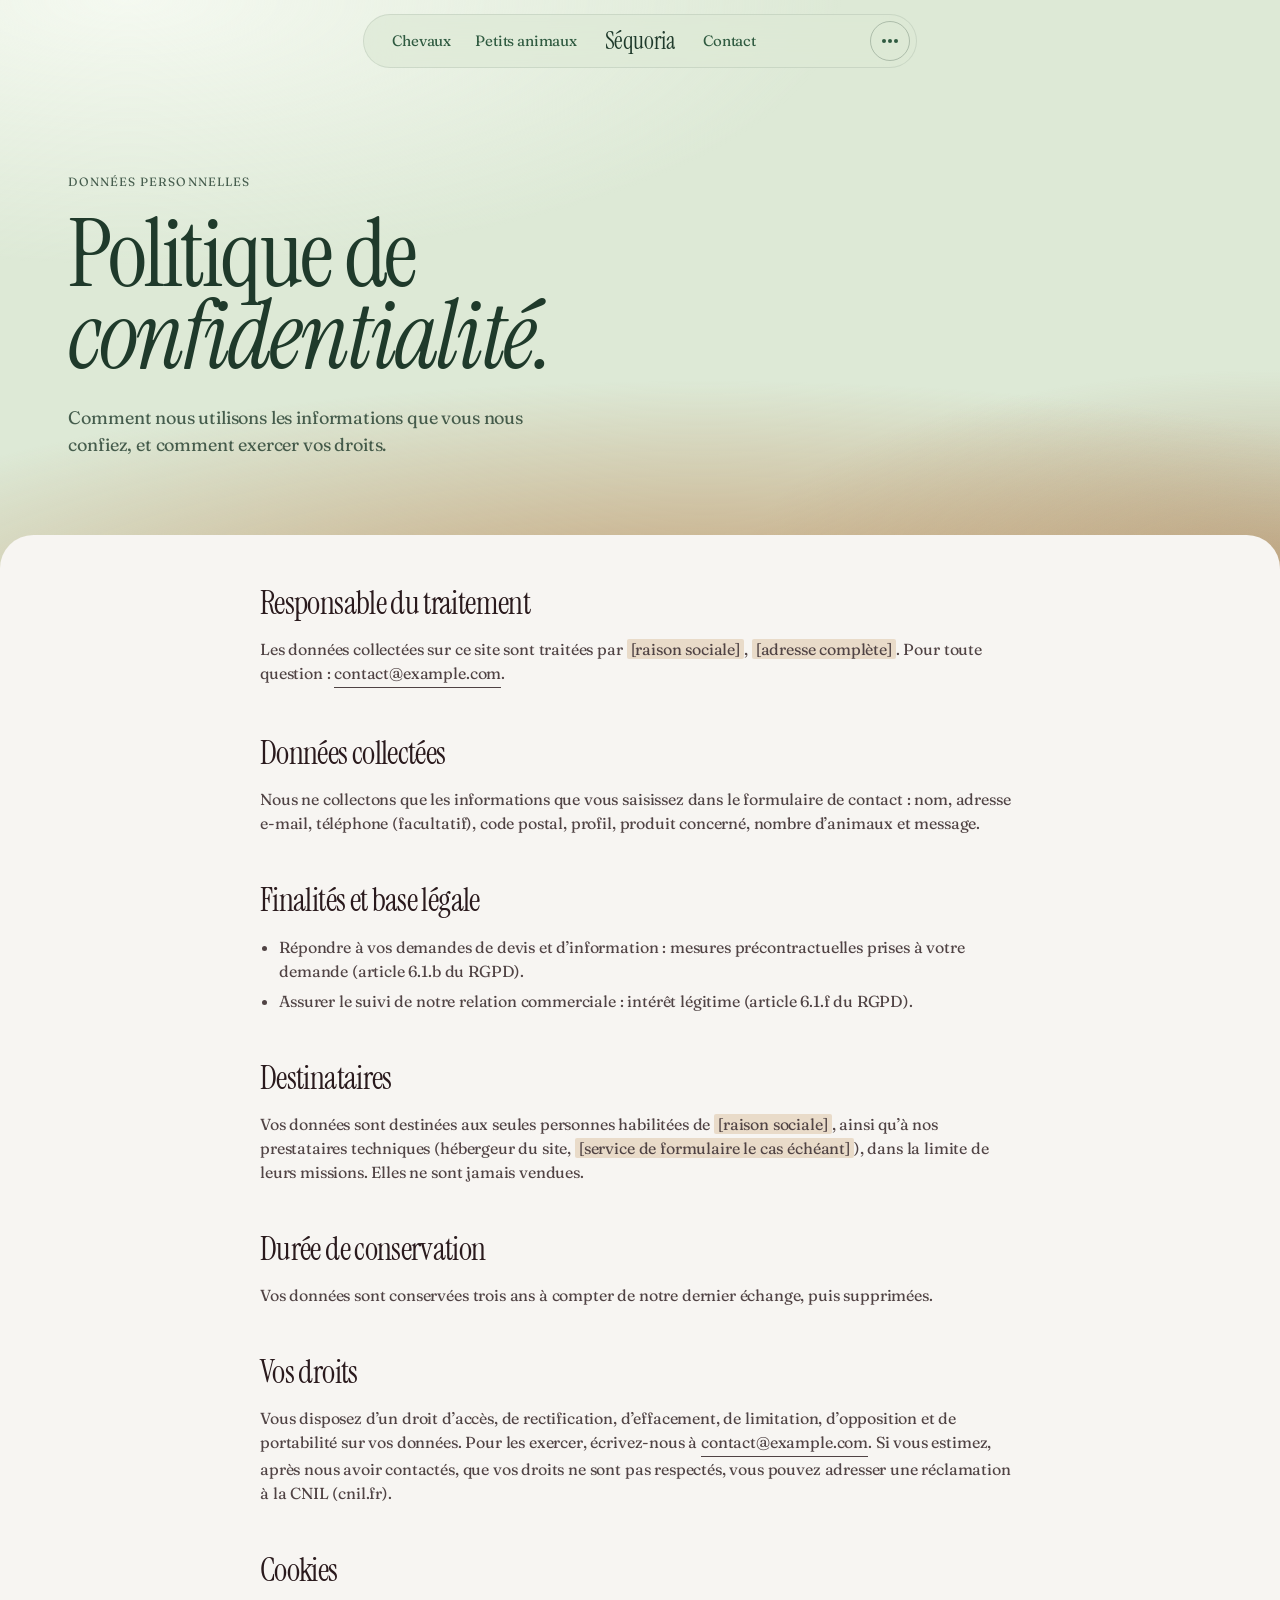
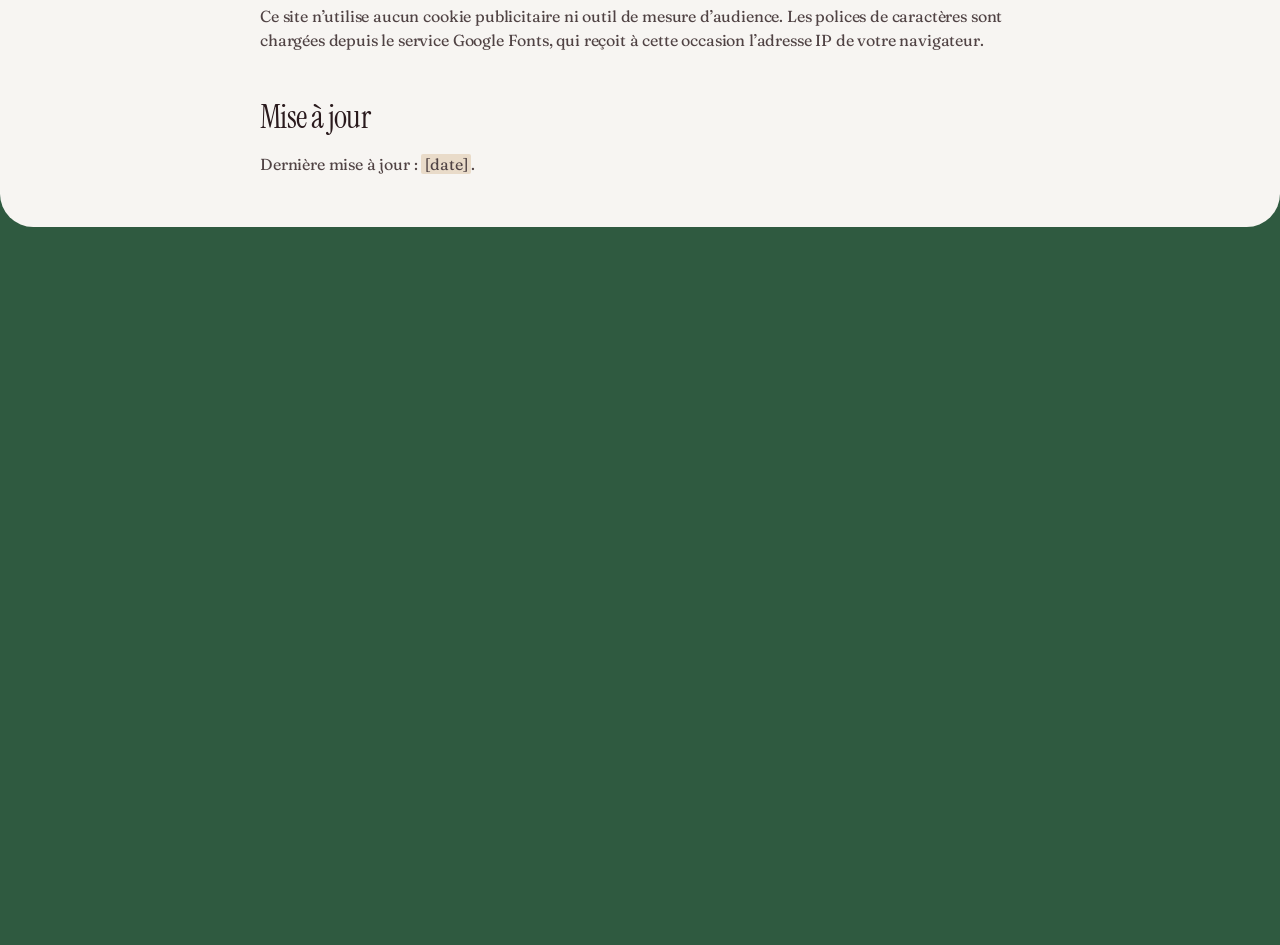
==== commit 749303c0: "Accueil : en-tête épuré, barre de navigation fixe, section 01 en carte - En-tête : mention du haut e" ====
--- a/confidentialite/index.html
+++ b/confidentialite/index.html
@@ -6,14 +6,14 @@
   <title>Politique de confidentialité — Séquoria</title>
   <meta name="description" content="Politique de confidentialité du site Séquoria : données collectées, finalités, durée de conservation et exercice de vos droits.">
   <meta name="theme-color" content="#dde9d8">
-  <link rel="canonical" href="https://www.example.com/confidentialite/">
+  <link rel="canonical" href="https://dynaspley.github.io/Sequoria/confidentialite/">
   <meta property="og:type" content="website">
   <meta property="og:locale" content="fr_FR">
   <meta property="og:site_name" content="Séquoria">
   <meta property="og:title" content="Politique de confidentialité — Séquoria">
   <meta property="og:description" content="Politique de confidentialité du site Séquoria : données collectées, finalités, durée de conservation et exercice de vos droits.">
-  <meta property="og:url" content="https://www.example.com/confidentialite/">
-  <meta property="og:image" content="https://www.example.com/assets/img/og-image.jpg">
+  <meta property="og:url" content="https://dynaspley.github.io/Sequoria/confidentialite/">
+  <meta property="og:image" content="https://dynaspley.github.io/Sequoria/assets/img/og-image.jpg">
   <meta name="twitter:card" content="summary_large_image">
   <link rel="icon" href="../assets/img/icons/favicon.svg" type="image/svg+xml">
   <link rel="apple-touch-icon" href="../assets/img/icons/apple-touch-icon.png">
@@ -21,13 +21,13 @@
   <link rel="preconnect" href="https://fonts.googleapis.com">
   <link rel="preconnect" href="https://fonts.gstatic.com" crossorigin>
   <link rel="stylesheet" href="https://fonts.googleapis.com/css2?family=Fraunces:opsz,wght,SOFT,WONK@9..144,300..500,0..100,0..1&family=Instrument+Serif:ital@0;1&display=swap">
-  <link rel="stylesheet" href="../assets/css/style.css?v=18">
+  <link rel="stylesheet" href="../assets/css/style.css?v=19">
   <script>
     document.documentElement.classList.add('js');
     // Filet de sécurité : si le script principal ne se charge pas, tout le contenu reste visible.
     setTimeout(function () { if (!window.siteReady) document.documentElement.classList.remove('js'); }, 3000);
   </script>
-  <script src="../assets/js/main.js?v=18" defer></script>
+  <script src="../assets/js/main.js?v=19" defer></script>
 </head>
 <body>
   <svg class="sprite" aria-hidden="true" focusable="false">
--- a/assets/css/style.css
+++ b/assets/css/style.css
@@ -420,11 +420,9 @@
   justify-content: center;
   padding-inline: 16px;
   pointer-events: none;
-  transition: transform .7s var(--ease-out);
-}
-
-.nav.is-hidden { transform: translateY(calc(-100% - 20px)); }
-.nav:has(:focus-visible) { transform: none; }
+}
+
+/* La barre reste visible en permanence pendant le défilement. */
 
 .nav__pill {
   pointer-events: auto;
@@ -434,7 +432,7 @@
   gap: 28px;
   padding: 6px;
   border: 1px solid rgb(31 58 43 / .1);
-  border-radius: var(--radius-sm);
+  border-radius: 999px;
   background: rgb(221 233 214 / .7);
   -webkit-backdrop-filter: blur(16px) saturate(1.2);
   backdrop-filter: blur(16px) saturate(1.2);
@@ -450,7 +448,7 @@
   align-items: center;
   justify-content: flex-end;
   gap: 24px;
-  padding-left: 18px;
+  padding-left: 22px;
 }
 
 .nav__side--end {
@@ -501,7 +499,7 @@
   width: 40px;
   height: 40px;
   border: 1px solid rgb(31 58 43 / .25);
-  border-radius: var(--radius-sm);
+  border-radius: 50%;
   color: var(--color-forest);
   transition:
     background-color .4s var(--ease-out),
@@ -705,27 +703,10 @@
   min-height: 100vh;
   min-height: 100svh;
   display: grid;
-  grid-template-rows: auto 1fr auto;
-  row-gap: 28px;
-  padding-block: 104px 28px;
+  grid-template-rows: minmax(0, 1fr);
+  padding-block: 104px 64px;
   transform: translate3d(0, calc(var(--hp, 0) * -8vh), 0) scale(calc(1 - var(--hp, 0) * .06));
   transform-origin: 50% 100%;
-}
-
-.hero__top {
-  display: flex;
-  justify-content: space-between;
-  align-items: flex-start;
-  gap: 24px;
-  color: var(--hero-ink-soft);
-}
-
-.hero__kicker {
-  max-width: 17em;
-  font-size: var(--text-caption);
-  line-height: 1.5;
-  letter-spacing: .09em;
-  text-transform: uppercase;
 }
 
 /* Titre et texte remontés au centre de l'écran, dans la moitié gauche. */
@@ -776,42 +757,6 @@
   margin-top: 28px;
 }
 
-.hero__foot {
-  display: flex;
-  align-items: center;
-  font-size: var(--text-label);
-}
-
-.hero__scroll {
-  display: inline-flex;
-  align-items: center;
-  gap: 12px;
-  color: var(--hero-ink);
-  text-decoration: none;
-}
-
-.hero__scroll-line {
-  position: relative;
-  width: 44px;
-  height: 1px;
-  overflow: hidden;
-  background: var(--hero-rule);
-}
-
-.hero__scroll-line::after {
-  content: "";
-  position: absolute;
-  inset: 0;
-  background: var(--hero-ink);
-  animation: scroll-cue 2.4s var(--ease-in-out) infinite;
-}
-
-@keyframes scroll-cue {
-  0% { transform: translateX(-100%); }
-  55% { transform: translateX(0); }
-  100% { transform: translateX(101%); }
-}
-
 /* Entrée du hero, déclenchée par le JS une fois les polices prêtes. */
 .js .hero__line-i {
   transform: translate3d(0, 112%, 0) rotate(4deg);
@@ -843,7 +788,6 @@
 
 .js .hero__lead { transition-delay: .8s; }
 .js .hero__actions { transition-delay: .92s; }
-.js .hero__foot { transition-delay: 1.05s; }
 
 .is-loaded [data-hero-fade] {
   opacity: 1;
@@ -906,50 +850,48 @@
   margin: 0 auto clamp(32px, 4vw, 52px);
 }
 
-/* ---------- 8. Manifeste ---------- */
+/* ---------- 8. Séquoria en bref ---------- */
 .manifesto { padding-top: clamp(56px, 6vw, 88px); }
-
-.statement { margin-inline: auto; }
 .js .fw { opacity: .14; }
 
+/* Carte aux coins arrondis : la photo du sac à gauche, le texte à droite. */
+.intro-card {
+  --card-radius: clamp(18px, 2.4vw, 32px);
+  --card-pad: clamp(12px, 1.6vw, 20px);
+  display: grid;
+  grid-template-columns: minmax(0, 1.1fr) minmax(0, 1fr);
+  align-items: center;
+  gap: clamp(28px, 4vw, 64px);
+  padding: var(--card-pad);
+  border-radius: var(--card-radius);
+  background: var(--color-oat-milk);
+}
+
+.intro-card__photo {
+  aspect-ratio: 3 / 2;
+  border-radius: calc(var(--card-radius) - var(--card-pad));
+}
+
+.intro-card__content { padding: clamp(8px, 2vw, 32px) clamp(8px, 2.4vw, 40px) clamp(8px, 2vw, 32px) 0; }
+
+.intro-card .statement {
+  font-size: clamp(1.75rem, 2.7vw, 2.5rem);
+  line-height: 1.02;
+}
+
 .manifesto__text {
-  max-width: 540px;
-  margin: 32px auto 24px;
+  max-width: 460px;
+  margin: 24px 0 20px;
   color: var(--color-ash-mauve);
   text-wrap: pretty;
 }
 
-/* ---------- 8b. Vitrine produit ---------- */
-.showcase { padding-bottom: var(--section-pad); }
-
-/* --sp : progression (0 → 1) calculée au défilement ; la photo s'ouvre en grand. */
-.showcase__frame {
-  position: relative;
-  overflow: hidden;
-  aspect-ratio: 1407 / 768;
-  border-radius: var(--radius);
-  background: var(--color-oat-milk);
-  clip-path: inset(calc((1 - var(--sp, 1)) * 7%) calc((1 - var(--sp, 1)) * 13%) round var(--radius));
-}
-
-.showcase__img {
-  width: 100%;
-  height: 100%;
-  object-fit: cover;
-  transform: scale(calc(1.16 - var(--sp, 1) * .16));
-  transform-origin: 50% 60%;
-}
-
-.showcase__cap {
-  display: flex;
-  flex-wrap: wrap;
-  justify-content: space-between;
-  gap: 8px 24px;
-  padding-top: 16px;
-  font-size: var(--text-label);
-  color: var(--color-ash-mauve);
-}
-
+@media (max-width: 900px) {
+  .intro-card { grid-template-columns: minmax(0, 1fr); }
+  .intro-card__content { padding: 8px 8px 20px; }
+}
+
+/* ---------- 8b. Photos ---------- */
 /* Photos : cadre arrondi, apparition par le bas, légère parallaxe interne. */
 .photo {
   position: relative;
@@ -2326,7 +2268,7 @@
   .nav__pill {
     grid-template-columns: auto auto;
     gap: 20px;
-    padding-left: 16px;
+    padding-left: 22px;
   }
 
   .audience__item {
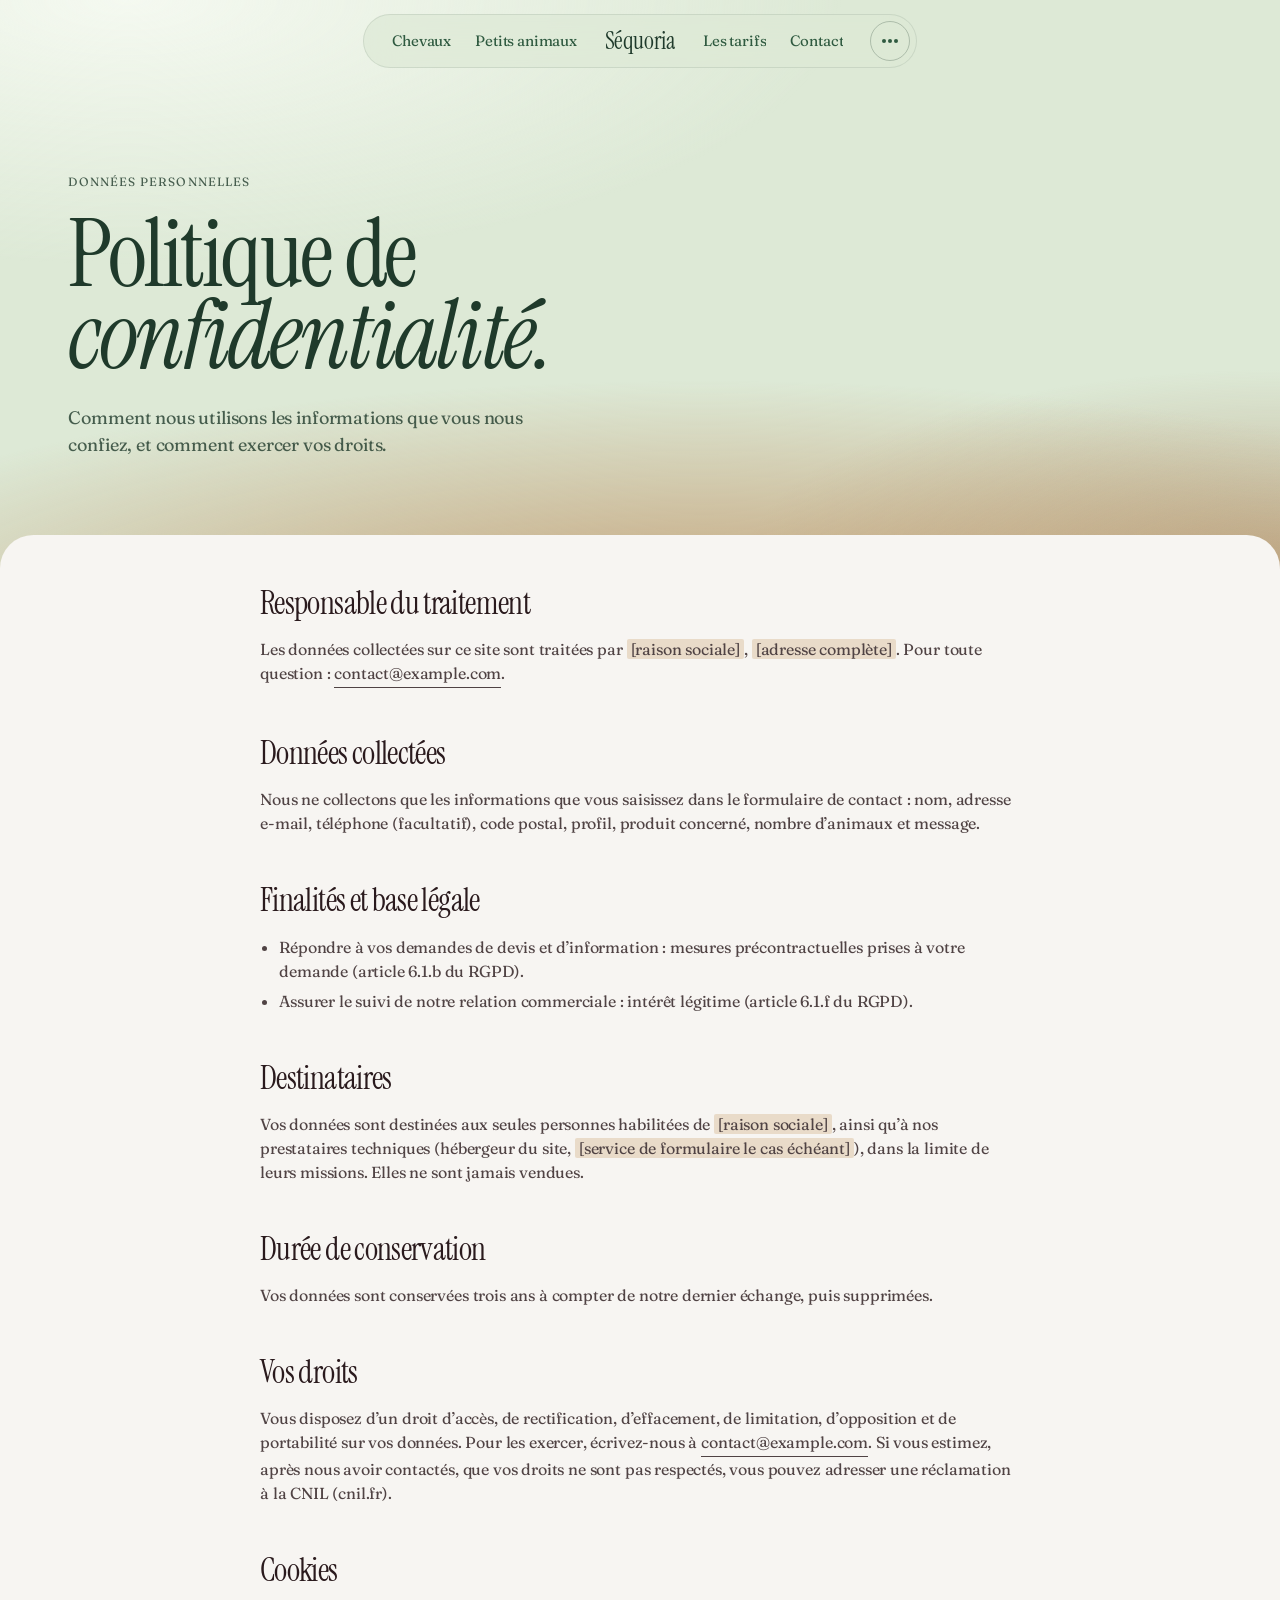
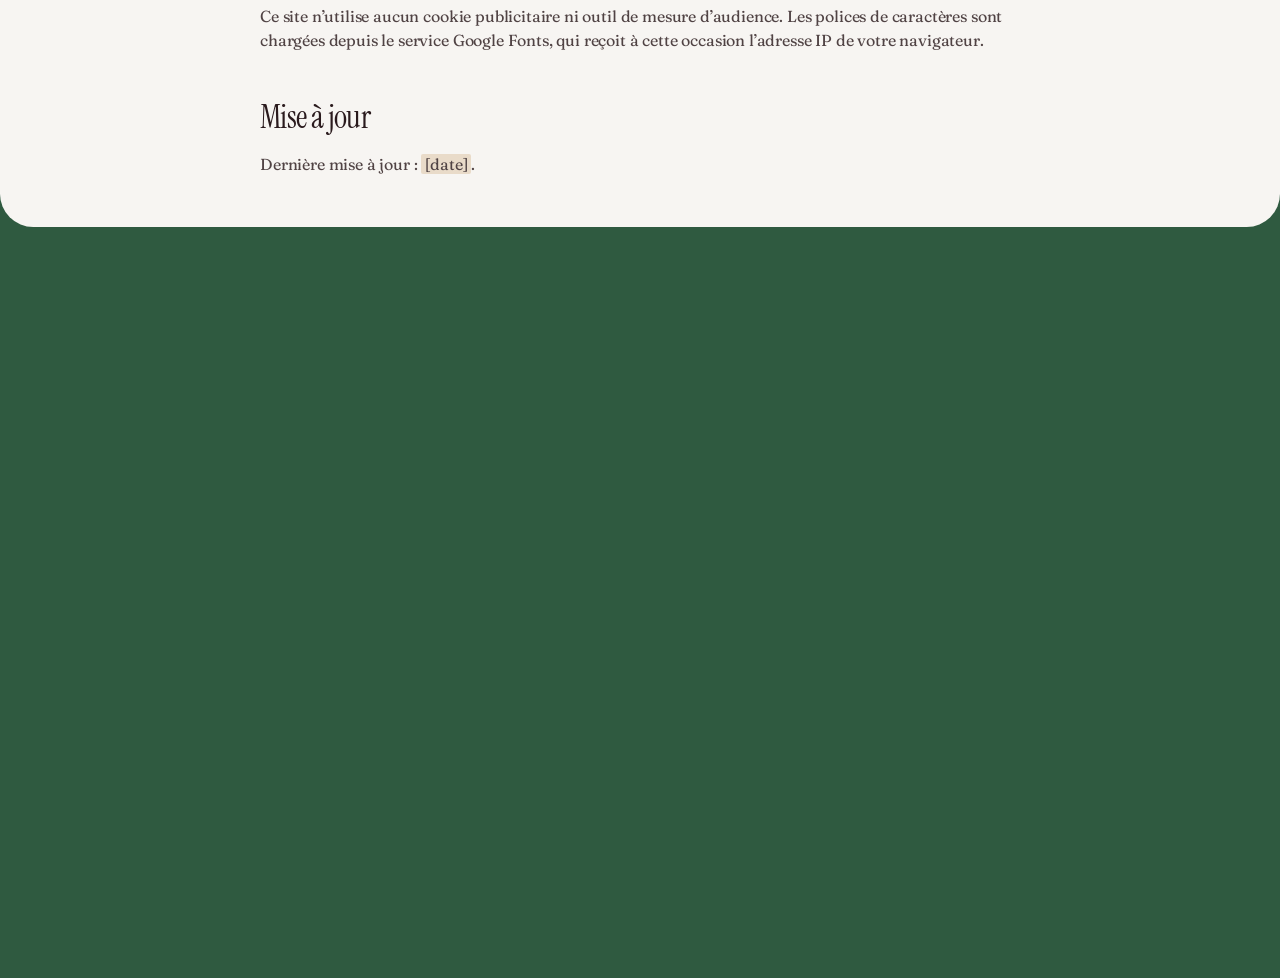
==== commit 5b31889f: "Ajouter la page « Les tarifs » - Grille tarifaire de la litière chevaux, du sac au camion complet   " ====
--- a/confidentialite/index.html
+++ b/confidentialite/index.html
@@ -21,13 +21,13 @@
   <link rel="preconnect" href="https://fonts.googleapis.com">
   <link rel="preconnect" href="https://fonts.gstatic.com" crossorigin>
   <link rel="stylesheet" href="https://fonts.googleapis.com/css2?family=Fraunces:opsz,wght,SOFT,WONK@9..144,300..500,0..100,0..1&family=Instrument+Serif:ital@0;1&display=swap">
-  <link rel="stylesheet" href="../assets/css/style.css?v=19">
+  <link rel="stylesheet" href="../assets/css/style.css?v=20">
   <script>
     document.documentElement.classList.add('js');
     // Filet de sécurité : si le script principal ne se charge pas, tout le contenu reste visible.
     setTimeout(function () { if (!window.siteReady) document.documentElement.classList.remove('js'); }, 3000);
   </script>
-  <script src="../assets/js/main.js?v=19" defer></script>
+  <script src="../assets/js/main.js?v=20" defer></script>
 </head>
 <body>
   <svg class="sprite" aria-hidden="true" focusable="false">
@@ -48,6 +48,7 @@
         <span data-roll>Séquoria</span>
       </a>
       <div class="nav__side nav__side--end">
+        <a class="nav__link" href="../tarifs/" data-roll>Les tarifs</a>
         <a class="nav__link" href="../contact/" data-roll>Contact</a>
         <button class="nav__toggle" type="button" aria-expanded="false" aria-controls="menu" aria-label="Ouvrir le menu">
           <span class="nav__dots" aria-hidden="true"><i></i><i></i><i></i></span>
@@ -62,9 +63,10 @@
         <li style="--i:0"><a class="menu__link" href="../"><span class="menu__num">01</span><span class="menu__label">Accueil</span></a></li>
         <li style="--i:1"><a class="menu__link" href="../litiere-chevaux/"><span class="menu__num">02</span><span class="menu__label">Litière chevaux</span></a></li>
         <li style="--i:2"><a class="menu__link" href="../litiere-nac/"><span class="menu__num">03</span><span class="menu__label">Litière petits animaux</span></a></li>
-        <li style="--i:3"><a class="menu__link" href="../#usage"><span class="menu__num">04</span><span class="menu__label">Mode d’emploi</span></a></li>
-        <li style="--i:4"><a class="menu__link" href="../#faq"><span class="menu__num">05</span><span class="menu__label">Questions fréquentes</span></a></li>
-        <li style="--i:5"><a class="menu__link" href="../contact/"><span class="menu__num">06</span><span class="menu__label">Demander un devis</span></a></li>
+        <li style="--i:3"><a class="menu__link" href="../tarifs/"><span class="menu__num">04</span><span class="menu__label">Les tarifs</span></a></li>
+        <li style="--i:4"><a class="menu__link" href="../#usage"><span class="menu__num">05</span><span class="menu__label">Mode d’emploi</span></a></li>
+        <li style="--i:5"><a class="menu__link" href="../#faq"><span class="menu__num">06</span><span class="menu__label">Questions fréquentes</span></a></li>
+        <li style="--i:6"><a class="menu__link" href="../contact/"><span class="menu__num">07</span><span class="menu__label">Demander un devis</span></a></li>
       </ol>
       <div class="menu__foot">
         <p>Du carton au box, <em>du box au champ.</em></p>
@@ -133,6 +135,7 @@
           <ul>
             <li><a href="../litiere-chevaux/" data-roll>Litière chevaux</a></li>
             <li><a href="../litiere-nac/" data-roll>Petits animaux</a></li>
+            <li><a href="../tarifs/" data-roll>Les tarifs</a></li>
             <li><a href="../#usage" data-roll>Mode d’emploi</a></li>
             <li><a href="../#faq" data-roll>Questions</a></li>
           </ul>
--- a/assets/css/style.css
+++ b/assets/css/style.css
@@ -2244,6 +2244,141 @@
   .spec-list > div { grid-template-columns: minmax(0, 1fr); gap: 4px; }
 }
 
+/* ---------- 18c. Grille tarifaire ---------- */
+.pricing {
+  padding: clamp(20px, 3vw, 40px);
+  border: 1px solid var(--color-driftwood);
+  border-radius: var(--radius);
+}
+
+.pricing__table {
+  width: 100%;
+  border-collapse: collapse;
+  font-variant-numeric: tabular-nums;
+}
+
+.pricing__table th,
+.pricing__table td {
+  padding: 18px 16px;
+  border-top: 1px solid var(--color-driftwood);
+  font-weight: 400;
+  text-align: left;
+  vertical-align: middle;
+}
+
+.pricing__table thead th {
+  padding-top: 0;
+  border-top: 0;
+  font-size: var(--text-label);
+  color: var(--color-ash-mauve);
+}
+
+.pricing__table abbr { text-decoration: none; }
+
+.pricing__table tbody th,
+.pricing__table td {
+  font-family: var(--font-display);
+  font-size: var(--text-heading-sm);
+  line-height: 1.15;
+  letter-spacing: -.02em;
+}
+
+.pricing__table td:nth-child(3) { color: var(--color-peacock-teal); }
+
+.pricing__table tbody tr { transition: background-color .4s var(--ease-out); }
+.pricing__table tbody tr:hover { background: var(--color-oat-milk); }
+.pricing__table tbody tr.is-best { background: rgb(47 90 64 / .07); }
+.pricing__table .tag { margin-left: 8px; vertical-align: middle; }
+
+.badge {
+  display: inline-flex;
+  padding: 4px 10px;
+  border-radius: 999px;
+  background: rgb(14 99 79 / .1);
+  color: var(--color-peacock-teal);
+  font-family: var(--font-text);
+  font-size: var(--text-label);
+  letter-spacing: 0;
+}
+
+.pricing__none { color: var(--color-driftwood); }
+
+/* Barre proportionnelle au prix du kg : la baisse se lit d'un coup d'œil. */
+.price-bar {
+  position: relative;
+  display: block;
+  overflow: hidden;
+  width: 100%;
+  max-width: 120px;
+  height: 3px;
+  margin-top: 8px;
+  border-radius: 2px;
+  background: var(--color-driftwood);
+}
+
+.price-bar::after {
+  content: "";
+  position: absolute;
+  inset: 0;
+  background: var(--color-peacock-teal);
+  transform: scaleX(var(--v, 1));
+  transform-origin: left;
+  transition: transform 1s var(--ease-out) calc(var(--r, 0) * 90ms + .25s);
+}
+
+.js .pricing:not(.is-in) .price-bar::after { transform: scaleX(0); }
+
+.pricing__note {
+  margin-top: 20px;
+  font-size: var(--text-caption);
+  color: var(--color-ash-mauve);
+}
+
+/* Sur mobile, chaque ligne devient une petite carte. */
+@media (max-width: 720px) {
+  .pricing { padding: 8px 16px 20px; }
+
+  .pricing__table thead {
+    position: absolute;
+    width: 1px;
+    height: 1px;
+    overflow: hidden;
+    clip: rect(0 0 0 0);
+  }
+
+  .pricing__table tbody tr {
+    display: grid;
+    grid-template-columns: repeat(3, minmax(0, 1fr));
+    gap: 10px 12px;
+    padding: 16px 8px;
+    border-top: 1px solid var(--color-driftwood);
+  }
+
+  .pricing__table tbody tr:first-child { border-top: 0; }
+
+  .pricing__table tbody th {
+    grid-column: 1 / -1;
+    padding: 0;
+    border: 0;
+  }
+
+  .pricing__table td {
+    padding: 0;
+    border: 0;
+    font-size: 1.25rem;
+  }
+
+  .pricing__table td::before {
+    content: attr(data-label);
+    display: block;
+    margin-bottom: 4px;
+    font-family: var(--font-text);
+    font-size: var(--text-caption);
+    letter-spacing: 0;
+    color: var(--color-ash-mauve);
+  }
+}
+
 /* ---------- 19. Responsive ---------- */
 @media (max-width: 1100px) {
   .stats__grid,
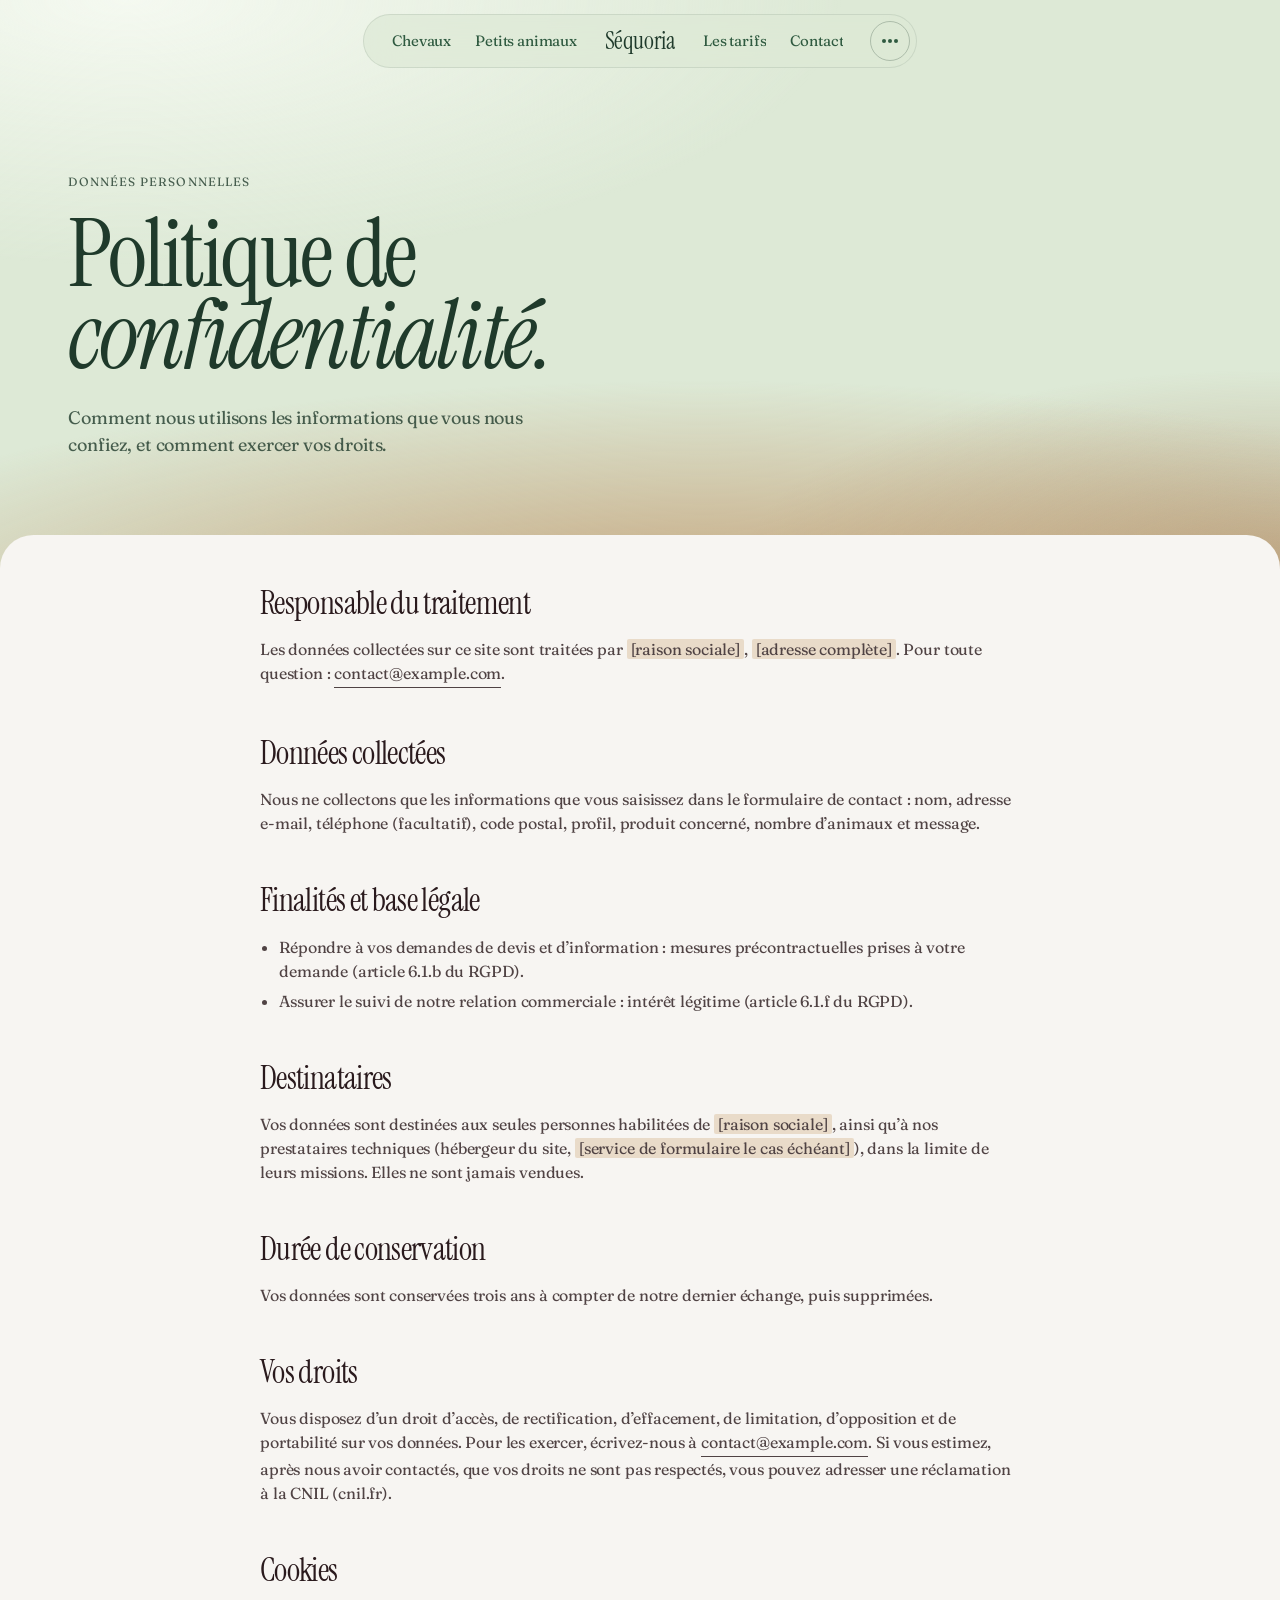
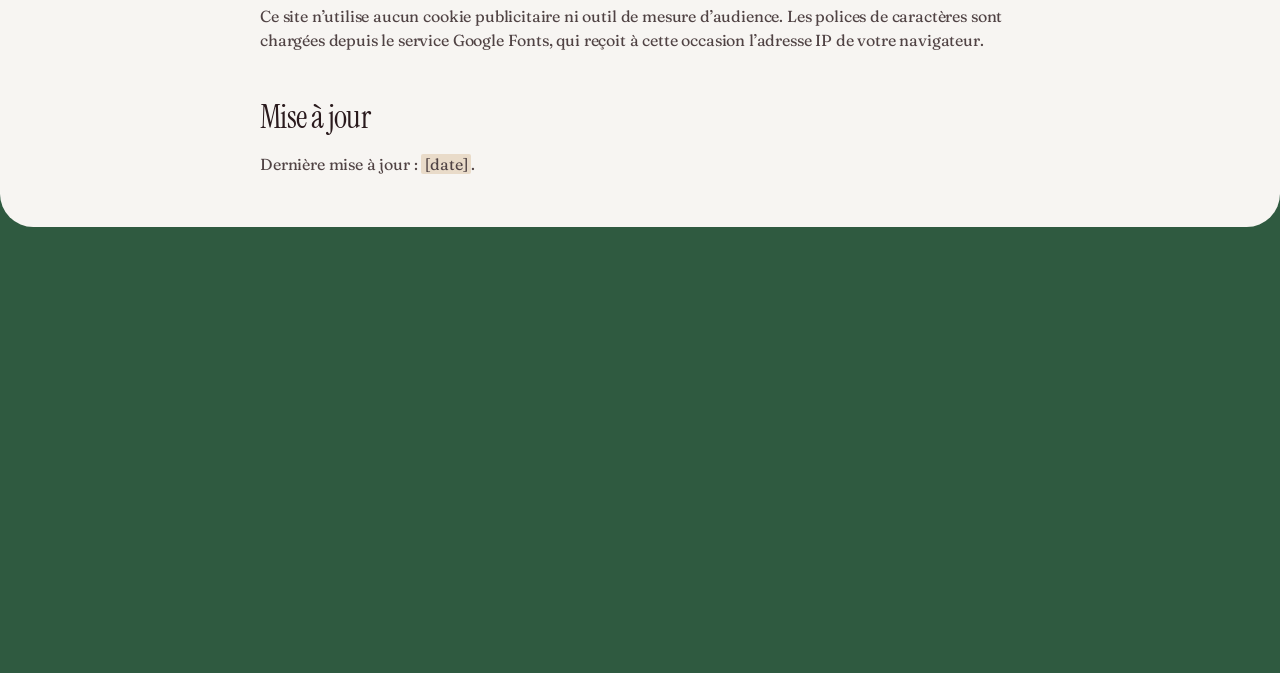
==== commit fa0634e5: "Retours clients : accueil, tarifs, pages produits et vérifications Accueil - Soulignage vert affiné " ====
--- a/confidentialite/index.html
+++ b/confidentialite/index.html
@@ -21,13 +21,13 @@
   <link rel="preconnect" href="https://fonts.googleapis.com">
   <link rel="preconnect" href="https://fonts.gstatic.com" crossorigin>
   <link rel="stylesheet" href="https://fonts.googleapis.com/css2?family=Fraunces:opsz,wght,SOFT,WONK@9..144,300..500,0..100,0..1&family=Instrument+Serif:ital@0;1&display=swap">
-  <link rel="stylesheet" href="../assets/css/style.css?v=20">
+  <link rel="stylesheet" href="../assets/css/style.css?v=25">
   <script>
     document.documentElement.classList.add('js');
     // Filet de sécurité : si le script principal ne se charge pas, tout le contenu reste visible.
     setTimeout(function () { if (!window.siteReady) document.documentElement.classList.remove('js'); }, 3000);
   </script>
-  <script src="../assets/js/main.js?v=20" defer></script>
+  <script src="../assets/js/main.js?v=25" defer></script>
 </head>
 <body>
   <svg class="sprite" aria-hidden="true" focusable="false">
@@ -129,7 +129,10 @@
     <canvas class="footer__canvas" data-ribbon="footer" aria-hidden="true"></canvas>
     <div class="footer__inner container">
       <div class="footer__grid">
-        <p class="footer__tagline">Du carton au box,<br><em>du box au champ.</em></p>
+        <div class="footer__intro">
+          <p class="footer__tagline">Du carton au box,<br><em>du box au champ.</em></p>
+          <p class="footer__brand" aria-hidden="true">Séquoria</p>
+        </div>
         <nav class="footer__col" aria-label="Plan du site">
           <p class="footer__label">Litière</p>
           <ul>
@@ -157,7 +160,6 @@
           </ul>
         </div>
       </div>
-      <p class="footer__brand" aria-hidden="true">Séquoria</p>
       <div class="footer__bottom">
         <p>© <span data-year>2026</span> Séquoria — Litière en carton recyclé</p>
         <ul>
--- a/assets/css/style.css
+++ b/assets/css/style.css
@@ -226,28 +226,29 @@
 
 .kicker--light { color: var(--cream-72); }
 
-/* Mots-clés surlignés : un trait vert vif qui se trace à l'apparition. */
+/* Mots-clés soulignés : un trait vert fin qui se trace à l'apparition. */
 mark {
+  --mark-size: .1em;
   color: inherit;
   background-color: transparent;
   background-image: linear-gradient(var(--color-lime-pulse), var(--color-lime-pulse));
   background-repeat: no-repeat;
   background-position: 0 88%;
-  background-size: 100% .3em;
+  background-size: 100% var(--mark-size);
   -webkit-box-decoration-break: clone;
   box-decoration-break: clone;
   padding-inline: .04em;
 }
 
 .js mark {
-  background-size: 0% .3em;
+  background-size: 0% var(--mark-size);
   transition: background-size 1.1s var(--ease-out);
 }
 
 .js [data-split] mark { transition-delay: .65s; }
 
 .js .is-in mark,
-.js mark.is-lit { background-size: 100% .3em; }
+.js mark.is-lit { background-size: 100% var(--mark-size); }
 
 /* ---------- 4. Liens, boutons, étiquettes ---------- */
 .link {
@@ -265,8 +266,11 @@
   transition: background-size .7s var(--ease-out);
 }
 
-.link:hover,
 .link:focus-visible { background-size: 100% 2px, 100% 1px; }
+
+@media (hover: hover) {
+  .link:hover { background-size: 100% 2px, 100% 1px; }
+}
 
 .link .icon {
   width: 14px;
@@ -274,7 +278,9 @@
   transition: transform .5s var(--ease-out);
 }
 
-.link:hover .icon { transform: translateX(4px); }
+@media (hover: hover) {
+  .link:hover .icon { transform: translateX(4px); }
+}
 
 /* Texte qui « roule » au survol (dupliqué par le JS). */
 .roll {
@@ -299,11 +305,13 @@
   transform: translateY(100%);
 }
 
-:is(a, button):hover .roll__a,
 :is(a, button):focus-visible .roll__a { transform: translateY(-100%); }
-
-:is(a, button):hover .roll__b,
 :is(a, button):focus-visible .roll__b { transform: translateY(0); }
+
+@media (hover: hover) {
+  :is(a, button):hover .roll__a { transform: translateY(-100%); }
+  :is(a, button):hover .roll__b { transform: translateY(0); }
+}
 
 .btn {
   --btn-bg: transparent;
@@ -351,11 +359,13 @@
   transition: transform .75s var(--ease-out);
 }
 
-.btn:hover,
 .btn:focus-visible { color: var(--btn-fg-hover); }
-
-.btn:hover::before,
 .btn:focus-visible::before { transform: translate(-50%, -50%) scale(1); }
+
+@media (hover: hover) {
+  .btn:hover { color: var(--btn-fg-hover); }
+  .btn:hover::before { transform: translate(-50%, -50%) scale(1); }
+}
 
 .btn--primary {
   --btn-bg: var(--color-kraft);
@@ -395,8 +405,10 @@
 }
 
 .btn__icon svg:last-child { transform: translateX(-130%); }
-.btn:hover .btn__icon svg:first-child { transform: translateX(130%); }
-.btn:hover .btn__icon svg:last-child { transform: translateX(0); }
+@media (hover: hover) {
+  .btn:hover .btn__icon svg:first-child { transform: translateX(130%); }
+  .btn:hover .btn__icon svg:last-child { transform: translateX(0); }
+}
 
 .tag {
   display: inline-flex;
@@ -507,11 +519,18 @@
     color .4s var(--ease-out);
 }
 
-.nav__toggle:hover,
 .nav__toggle[aria-expanded="true"] {
   border-color: var(--color-forest);
   background: var(--color-forest);
   color: var(--color-bone-linen);
+}
+
+@media (hover: hover) {
+  .nav__toggle:hover {
+    border-color: var(--color-forest);
+    background: var(--color-forest);
+    color: var(--color-bone-linen);
+  }
 }
 
 .nav__dots {
@@ -538,8 +557,10 @@
 
 .nav__dots i:nth-child(1) { transform: translateX(-6px); }
 .nav__dots i:nth-child(3) { transform: translateX(6px); }
-.nav__toggle:hover .nav__dots i:nth-child(1) { transform: translateX(-7.5px); }
-.nav__toggle:hover .nav__dots i:nth-child(3) { transform: translateX(7.5px); }
+@media (hover: hover) {
+  .nav__toggle:hover .nav__dots i:nth-child(1) { transform: translateX(-7.5px); }
+  .nav__toggle:hover .nav__dots i:nth-child(3) { transform: translateX(7.5px); }
+}
 
 .nav__toggle[aria-expanded="true"] .nav__dots i {
   width: 18px;
@@ -604,12 +625,14 @@
   transition: transform .6s var(--ease-out);
 }
 
-.menu__link:hover .menu__label {
-  transform: translateX(16px);
-  font-style: italic;
-}
-
-.menu__list:hover .menu__link:not(:hover) { opacity: .4; }
+@media (hover: hover) {
+  .menu__link:hover .menu__label {
+    transform: translateX(16px);
+    font-style: italic;
+  }
+
+  .menu__list:hover .menu__link:not(:hover) { opacity: .4; }
+}
 
 .menu__foot {
   display: flex;
@@ -669,7 +692,7 @@
   position: absolute;
   top: 50%;
   right: 0;
-  width: 49%;
+  width: min(49%, 57rem);
   height: min(66%, 44vw);
   pointer-events: none;
   -webkit-mask-image:
@@ -917,7 +940,9 @@
   transition: transform 1.2s var(--ease-out);
 }
 
-.photo:hover img { transform: scale(1.05); }
+@media (hover: hover) {
+  .photo:hover img { transform: scale(1.05); }
+}
 
 /* On masque le média et non le cadre observé : un élément entièrement masqué
    par clip-path est considéré comme invisible par l'IntersectionObserver. */
@@ -970,8 +995,10 @@
   transition: transform .8s var(--ease-out);
 }
 
-.stat:hover { background: #e2ddd5; }
-.stat:hover::after { transform: scaleX(1); }
+@media (hover: hover) {
+  .stat:hover { background: #e2ddd5; }
+  .stat:hover::after { transform: scaleX(1); }
+}
 
 .stat__num {
   display: flex;
@@ -991,6 +1018,38 @@
   white-space: nowrap;
 }
 
+/* Chiffres en rouleaux (construits par le JS) : ils défilent jusqu'à leur
+   valeur à l'apparition, puis refont un tour au survol sur ordinateur.
+   Le chiffre final invisible donne la largeur et la ligne de base ; la
+   fenêtre est coupée à la hauteur de la ligne, où tiennent les chiffres. */
+.odo__digit {
+  position: relative;
+  display: inline-block;
+  clip-path: inset(0 -.2em);
+}
+
+.odo__final { visibility: hidden; }
+
+.odo__reel {
+  position: absolute;
+  top: 0;
+  left: 0;
+  right: 0;
+  display: flex;
+  flex-direction: column;
+  align-items: center;
+  transform: translate3d(0, calc(var(--k, 0) * -.9em), 0);
+  transition: transform var(--dur, 1.8s) cubic-bezier(.2, .8, .2, 1) var(--delay, 0s);
+}
+
+.odo__reel > span {
+  display: block;
+  height: .9em;
+  line-height: .9;
+}
+
+.odo__reel.is-reset { transition: none; }
+
 .stat__label {
   max-width: 22em;
   font-size: var(--text-small);
@@ -1071,7 +1130,9 @@
   transition: transform 1.2s var(--ease-out);
 }
 
-.specimen:hover .specimen__img { transform: translate3d(var(--tx, 0px), var(--ty, 0px), 0) scale(1.1); }
+@media (hover: hover) {
+  .specimen:hover .specimen__img { transform: translate3d(var(--tx, 0px), var(--ty, 0px), 0) scale(1.1); }
+}
 
 .specimen__cap {
   display: grid;
@@ -1096,7 +1157,9 @@
   letter-spacing: -.02em;
 }
 
-.specimen:hover .specimen__title { font-style: italic; }
+@media (hover: hover) {
+  .specimen:hover .specimen__title { font-style: italic; }
+}
 
 .specimen__text {
   font-size: var(--text-label);
@@ -1165,8 +1228,10 @@
   transition: transform .8s var(--ease-out);
 }
 
-.benefit:hover { color: var(--color-bone-linen); }
-.benefit:hover::before { transform: none; }
+@media (hover: hover) {
+  .benefit:hover { color: var(--color-bone-linen); }
+  .benefit:hover::before { transform: none; }
+}
 
 .benefit__icon {
   width: 44px;
@@ -1194,7 +1259,9 @@
   transition: color .6s var(--ease-out);
 }
 
-.benefit:hover .benefit__text { color: var(--cream-72); }
+@media (hover: hover) {
+  .benefit:hover .benefit__text { color: var(--cream-72); }
+}
 
 .js .benefit__icon path {
   stroke-dasharray: 1;
@@ -1203,7 +1270,9 @@
 }
 
 .js .is-in .benefit__icon path { stroke-dashoffset: 0; }
-.benefit:hover .benefit__icon path { animation: redraw 1.3s var(--ease-out); }
+@media (hover: hover) {
+  .benefit:hover .benefit__icon path { animation: redraw 1.3s var(--ease-out); }
+}
 
 @keyframes redraw {
   from { stroke-dashoffset: 1; }
@@ -1261,7 +1330,9 @@
 }
 
 .compare__table tbody tr { transition: background-color .4s var(--ease-out); }
-.compare__table tbody tr:hover { background: var(--color-oat-milk); }
+@media (hover: hover) {
+  .compare__table tbody tr:hover { background: var(--color-oat-milk); }
+}
 .compare__table tbody tr:nth-child(2) { --r: 1; }
 .compare__table tbody tr:nth-child(3) { --r: 2; }
 .compare__table tbody tr:nth-child(4) { --r: 3; }
@@ -1439,7 +1510,9 @@
   transition: transform .6s var(--ease-out);
 }
 
-.audience__item:hover::before { transform: scaleY(1); }
+@media (hover: hover) {
+  .audience__item:hover::before { transform: scaleY(1); }
+}
 
 .audience__num {
   font-size: var(--text-caption);
@@ -1462,71 +1535,30 @@
   transition: color .5s, opacity .5s;
 }
 
-.audience__item:hover .audience__title {
-  color: var(--color-bone-linen);
-  font-style: italic;
-  transform: translateX(20px);
-}
-
-.audience__item:hover .audience__num,
-.audience__item:hover .audience__desc { color: var(--cream-72); }
-
-.audience__list:hover .audience__item:not(:hover) > * { opacity: .35; }
-
-/* ---------- 14b. Petits animaux (NAC) ---------- */
-.nac__grid {
-  display: grid;
-  grid-template-columns: minmax(0, 1.1fr) minmax(0, .9fr);
-  align-items: center;
-  gap: clamp(40px, 6vw, 96px);
-}
-
-.nac__photo { aspect-ratio: 4 / 3; }
-.nac__photo img { object-position: 40% 50%; }
-
-.nac__text {
-  max-width: 460px;
-  margin: 28px 0 24px;
+.audience__hint {
+  display: block;
+  margin-top: .5em;
+  font-family: var(--font-text);
+  font-size: max(.8125rem, .28em);
+  font-style: normal;
+  line-height: 1.3;
+  letter-spacing: 0;
   color: var(--color-ash-mauve);
-  text-wrap: pretty;
-}
-
-.nac__animals {
-  display: flex;
-  flex-wrap: wrap;
-  gap: 8px;
-}
-
-.nac__animals li {
-  padding: 8px 14px;
-  border: 1px solid var(--color-driftwood);
-  border-radius: var(--radius-sm);
-  font-size: var(--text-label);
-  cursor: default;
-  transition:
-    background-color .45s var(--ease-out),
-    border-color .45s var(--ease-out),
-    color .45s var(--ease-out),
-    translate .45s var(--ease-back);
-}
-
-.nac__animals li:hover {
-  border-color: var(--color-forest);
-  background: var(--color-forest);
-  color: var(--color-bone-linen);
-  translate: 0 -3px;
-}
-
-.nac__meta {
-  margin-top: 20px;
-  font-size: var(--text-label);
-  color: var(--color-ash-mauve);
-}
-
-.nac__actions { margin-top: 32px; }
-
-@media (max-width: 900px) {
-  .nac__grid { grid-template-columns: minmax(0, 1fr); }
+  transition: color .5s;
+}
+
+@media (hover: hover) {
+  .audience__item:hover .audience__title {
+    color: var(--color-bone-linen);
+    font-style: italic;
+    transform: translateX(20px);
+  }
+
+  .audience__item:hover .audience__num,
+  .audience__item:hover .audience__desc,
+  .audience__item:hover .audience__hint { color: var(--cream-72); }
+
+  .audience__list:hover .audience__item:not(:hover) > * { opacity: .35; }
 }
 
 /* ---------- 15. FAQ ---------- */
@@ -1549,7 +1581,9 @@
 }
 
 .faq__q > span:first-child { transition: transform .6s var(--ease-out); }
-.faq__q:hover > span:first-child { transform: translateX(10px); }
+@media (hover: hover) {
+  .faq__q:hover > span:first-child { transform: translateX(10px); }
+}
 
 .faq__icon {
   position: relative;
@@ -1575,7 +1609,9 @@
 }
 
 .faq__icon::after { transform: rotate(90deg); }
-.faq__q:hover .faq__icon { border-color: var(--color-obsidian-plum); }
+@media (hover: hover) {
+  .faq__q:hover .faq__icon { border-color: var(--color-obsidian-plum); }
+}
 
 .faq__q[aria-expanded="true"] .faq__icon {
   border-color: var(--color-forest);
@@ -1672,6 +1708,12 @@
   gap: 32px;
 }
 
+.footer__intro {
+  display: grid;
+  align-content: start;
+  gap: clamp(14px, 1.6vw, 22px);
+}
+
 .footer__tagline {
   font-family: var(--font-display);
   font-size: var(--text-heading-lg);
@@ -1694,15 +1736,14 @@
   text-decoration: none;
 }
 
+/* « Séquoria » en signature, sous le slogan. */
 .footer__brand {
   overflow: hidden;
-  margin-top: clamp(32px, 5vw, 64px);
-  padding-block: .08em .2em;
+  padding-block: .06em .22em;
   font-family: var(--font-display);
-  font-size: min(24vw, 38vh);
-  line-height: .8;
-  letter-spacing: -.045em;
-  text-align: center;
+  font-size: clamp(3.5rem, 7vw, 6.25rem);
+  line-height: .85;
+  letter-spacing: -.04em;
   white-space: nowrap;
 }
 
@@ -1713,7 +1754,9 @@
     translate .6s var(--ease-out);
 }
 
-.footer__brand .ch:hover { translate: 0 -7%; }
+@media (hover: hover) {
+  .footer__brand .ch:hover { translate: 0 -7%; }
+}
 .js .footer__brand .ch { transform: translate3d(0, 135%, 0); }
 .js .footer.is-in .footer__brand .ch { transform: none; }
 
@@ -1723,6 +1766,7 @@
   justify-content: space-between;
   align-items: center;
   gap: 12px 24px;
+  margin-top: clamp(40px, 5vw, 72px);
   padding-block: 20px 24px;
   border-top: 1px solid var(--cream-16);
   font-size: var(--text-label);
@@ -1861,7 +1905,9 @@
   transition: padding .5s var(--ease-out);
 }
 
-.spec-list > div:hover { padding-left: 12px; }
+@media (hover: hover) {
+  .spec-list > div:hover { padding-left: 12px; }
+}
 
 .spec-list dt {
   padding-top: .45em;
@@ -1896,7 +1942,9 @@
   transition: color .6s var(--ease-out);
 }
 
-.benefit:hover .benefit__num { color: var(--cream-72); }
+@media (hover: hover) {
+  .benefit:hover .benefit__num { color: var(--cream-72); }
+}
 .animals .benefit__title { margin-top: 64px; }
 
 /* Choix sous forme de pastilles (estimateur, formulaire) */
@@ -2245,99 +2293,85 @@
 }
 
 /* ---------- 18c. Grille tarifaire ---------- */
+/* Cadre kraft aux coins arrondis (même teinte que les boutons). */
 .pricing {
-  padding: clamp(20px, 3vw, 40px);
-  border: 1px solid var(--color-driftwood);
-  border-radius: var(--radius);
+  --pricing-line: rgb(59 42 28 / .2);
+  --pricing-pad: clamp(20px, 3.4vw, 48px);
+  overflow: hidden;
+  padding-block: clamp(8px, 1.2vw, 16px) clamp(20px, 2.4vw, 32px);
+  border-radius: clamp(18px, 2.4vw, 32px);
+  background: var(--color-kraft);
+  color: var(--color-walnut);
 }
 
 .pricing__table {
   width: 100%;
   border-collapse: collapse;
-  font-variant-numeric: tabular-nums;
+  font-family: var(--font-text);
+  font-variant-numeric: lining-nums tabular-nums;
 }
 
 .pricing__table th,
 .pricing__table td {
-  padding: 18px 16px;
-  border-top: 1px solid var(--color-driftwood);
+  padding: clamp(16px, 1.8vw, 22px) clamp(16px, 3vw, 48px);
+  border-top: 1px solid var(--pricing-line);
   font-weight: 400;
   text-align: left;
   vertical-align: middle;
 }
 
+.pricing__table :is(th, td):first-child { padding-left: var(--pricing-pad); }
+.pricing__table :is(th, td):last-child { padding-right: var(--pricing-pad); }
+
+/* Colonnes de prix : ajustées à leur contenu, chiffres alignés à droite. */
+.pricing__table :is(th, td):not(:first-child) {
+  width: 1%;
+  text-align: right;
+  white-space: nowrap;
+}
+
 .pricing__table thead th {
-  padding-top: 0;
+  padding-block: clamp(18px, 2vw, 24px) 14px;
   border-top: 0;
-  font-size: var(--text-label);
-  color: var(--color-ash-mauve);
-}
-
+  font-size: var(--text-small);
+  font-weight: 500;
+}
+
+.pricing__table tbody tr:first-child > * { border-top-color: rgb(59 42 28 / .38); }
 .pricing__table abbr { text-decoration: none; }
 
-.pricing__table tbody th,
+.pricing__table tbody th {
+  font-size: clamp(1.125rem, 1.5vw, 1.3125rem);
+  line-height: 1.3;
+}
+
 .pricing__table td {
-  font-family: var(--font-display);
-  font-size: var(--text-heading-sm);
-  line-height: 1.15;
-  letter-spacing: -.02em;
-}
-
-.pricing__table td:nth-child(3) { color: var(--color-peacock-teal); }
+  font-size: clamp(1.25rem, 1.8vw, 1.5rem);
+  font-weight: 500;
+  line-height: 1.2;
+}
 
 .pricing__table tbody tr { transition: background-color .4s var(--ease-out); }
-.pricing__table tbody tr:hover { background: var(--color-oat-milk); }
-.pricing__table tbody tr.is-best { background: rgb(47 90 64 / .07); }
-.pricing__table .tag { margin-left: 8px; vertical-align: middle; }
-
-.badge {
-  display: inline-flex;
-  padding: 4px 10px;
-  border-radius: 999px;
-  background: rgb(14 99 79 / .1);
-  color: var(--color-peacock-teal);
-  font-family: var(--font-text);
-  font-size: var(--text-label);
-  letter-spacing: 0;
-}
-
-.pricing__none { color: var(--color-driftwood); }
-
-/* Barre proportionnelle au prix du kg : la baisse se lit d'un coup d'œil. */
-.price-bar {
-  position: relative;
-  display: block;
-  overflow: hidden;
-  width: 100%;
-  max-width: 120px;
-  height: 3px;
-  margin-top: 8px;
-  border-radius: 2px;
-  background: var(--color-driftwood);
-}
-
-.price-bar::after {
-  content: "";
-  position: absolute;
-  inset: 0;
-  background: var(--color-peacock-teal);
-  transform: scaleX(var(--v, 1));
-  transform-origin: left;
-  transition: transform 1s var(--ease-out) calc(var(--r, 0) * 90ms + .25s);
-}
-
-.js .pricing:not(.is-in) .price-bar::after { transform: scaleX(0); }
+@media (hover: hover) {
+  .pricing__table tbody tr:hover { background: rgb(247 245 242 / .2); }
+}
+.pricing__table tbody tr.is-best { background: rgb(247 245 242 / .36); }
+
+.pricing .tag {
+  margin-left: 10px;
+  background: var(--color-walnut);
+  color: var(--color-bone-linen);
+  vertical-align: middle;
+}
 
 .pricing__note {
-  margin-top: 20px;
+  margin-top: 16px;
+  padding-inline: var(--pricing-pad);
   font-size: var(--text-caption);
-  color: var(--color-ash-mauve);
 }
 
 /* Sur mobile, chaque ligne devient une petite carte. */
 @media (max-width: 720px) {
-  .pricing { padding: 8px 16px 20px; }
-
   .pricing__table thead {
     position: absolute;
     width: 1px;
@@ -2348,34 +2382,38 @@
 
   .pricing__table tbody tr {
     display: grid;
-    grid-template-columns: repeat(3, minmax(0, 1fr));
-    gap: 10px 12px;
-    padding: 16px 8px;
-    border-top: 1px solid var(--color-driftwood);
+    grid-template-columns: repeat(2, minmax(0, 1fr));
+    gap: 10px 16px;
+    padding: 18px var(--pricing-pad);
+    border-top: 1px solid var(--pricing-line);
   }
 
   .pricing__table tbody tr:first-child { border-top: 0; }
 
-  .pricing__table tbody th {
-    grid-column: 1 / -1;
+  .pricing__table :is(th, td),
+  .pricing__table :is(th, td):first-child,
+  .pricing__table :is(th, td):last-child,
+  .pricing__table :is(th, td):not(:first-child) {
+    width: auto;
     padding: 0;
     border: 0;
+    text-align: left;
   }
 
-  .pricing__table td {
-    padding: 0;
-    border: 0;
-    font-size: 1.25rem;
+  .pricing__table tbody th { grid-column: 1 / -1; }
+
+  .pricing .tag {
+    display: flex;
+    width: fit-content;
+    margin: 8px 0 0;
   }
 
   .pricing__table td::before {
     content: attr(data-label);
     display: block;
     margin-bottom: 4px;
-    font-family: var(--font-text);
     font-size: var(--text-caption);
-    letter-spacing: 0;
-    color: var(--color-ash-mauve);
+    font-weight: 400;
   }
 }
 
@@ -2386,7 +2424,7 @@
   .benefits { grid-template-columns: repeat(2, minmax(0, 1fr)); }
 
   .footer__grid { grid-template-columns: repeat(3, minmax(0, 1fr)); }
-  .footer__tagline { grid-column: 1 / -1; margin-bottom: 16px; }
+  .footer__intro { grid-column: 1 / -1; margin-bottom: 16px; }
 }
 
 @media (max-width: 900px) {
